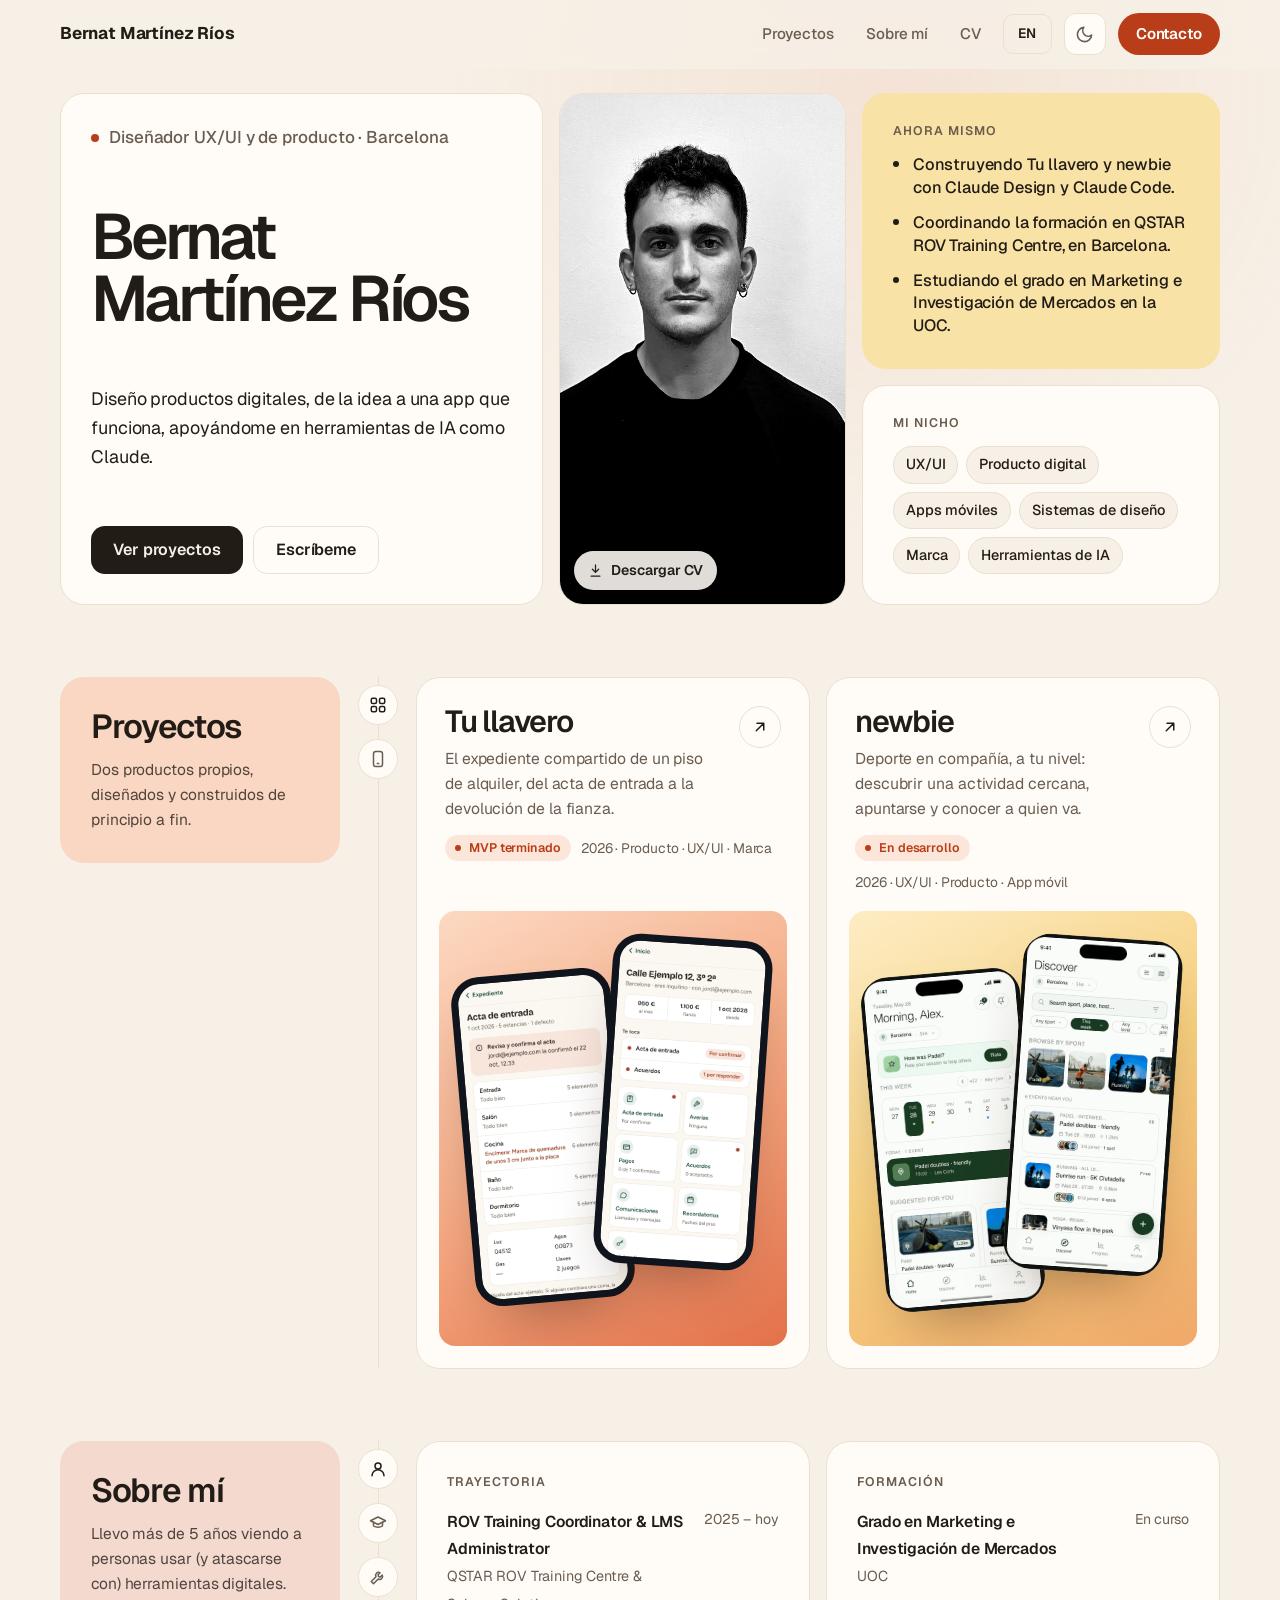
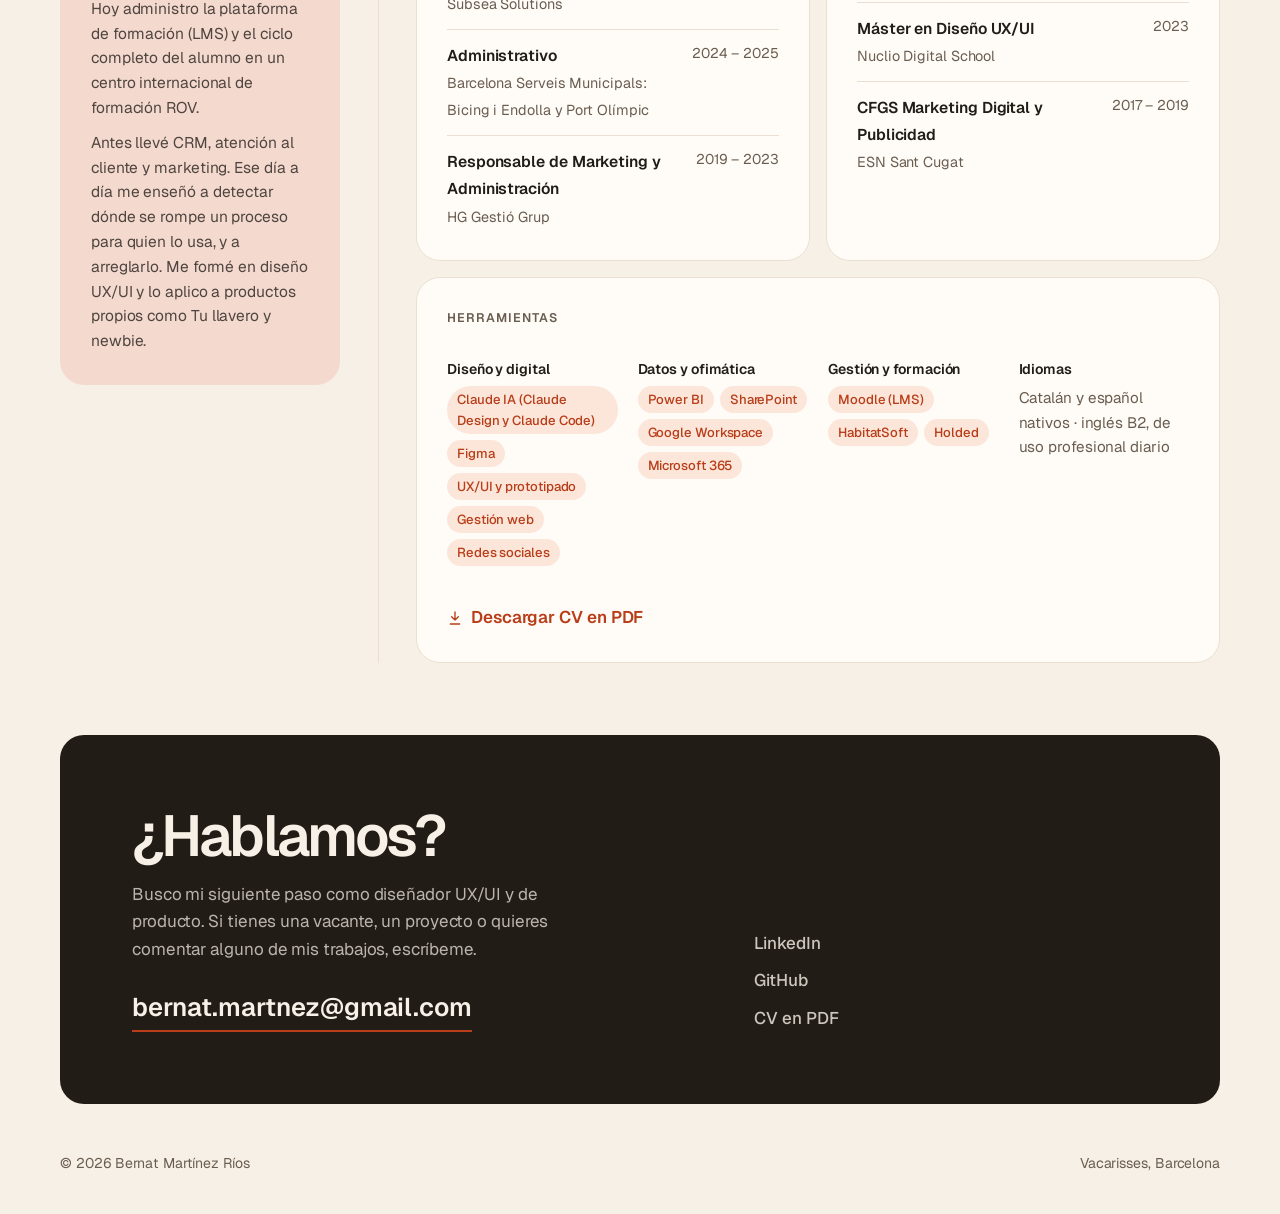
==== index.html @ 18534511 "Primera versión del portfolio Portada, casos de estudio de Tu llavero y newbie, versión en inglés, d" ====
<!doctype html>
<html lang="es">
<head>
<meta charset="utf-8">
<meta name="viewport" content="width=device-width, initial-scale=1">
<title>Bernat Martínez Ríos</title>
<meta name="description" content="Portfolio de Bernat Martínez Ríos, diseñador UX/UI y de producto: Tu llavero, newbie y trayectoria.">
<link rel="icon" href="favicon.svg" type="image/svg+xml">
<meta property="og:type" content="website">
<meta property="og:title" content="Bernat Martínez Ríos">
<meta property="og:description" content="Portfolio de Bernat Martínez Ríos, diseñador UX/UI y de producto: Tu llavero, newbie y trayectoria.">
<meta property="og:image" content="https://bernatmartinezrios.github.io/og.png">
<meta name="twitter:card" content="summary_large_image">
<link rel="preconnect" href="https://fonts.googleapis.com">
<link rel="preconnect" href="https://fonts.gstatic.com" crossorigin>
<link href="https://fonts.googleapis.com/css2?family=Geist:wght@400;500;600;700&display=swap" rel="stylesheet">
<link rel="alternate" hreflang="en" href="en/index.html">
<link rel="stylesheet" href="styles.css">
</head>
<body>
<div class="spot" aria-hidden="true"></div>

<header class="topbar">
  <div class="wrap">
    <a class="brandname" href="#top">Bernat Martínez Ríos</a>
    <nav class="topnav" aria-label="Principal">
      <a href="#proyectos">Proyectos</a>
      <a href="#sobre-mi">Sobre mí</a>
      <a href="CV_Bernat_Martinez_Rios_ES.pdf" download>CV</a>
      <a class="lang keep" href="en/index.html" hreflang="en" lang="en" aria-label="View in English">EN</a>
      <button class="icon-btn menu-btn" id="menu-btn" type="button" aria-label="Abrir el menú" aria-expanded="false" aria-controls="mnav">
        <svg viewBox="0 0 24 24" fill="none" stroke="currentColor" stroke-width="2" stroke-linecap="round" aria-hidden="true"><path d="M4 7h16M4 12h16M4 17h16"/></svg>
      </button>
      <button class="icon-btn" id="theme" type="button" aria-label="Cambiar entre modo claro y oscuro">
        <svg viewBox="0 0 24 24" fill="none" stroke="currentColor" stroke-width="2" stroke-linecap="round" stroke-linejoin="round" aria-hidden="true"><path d="M21 12.8A9 9 0 1 1 11.2 3a7 7 0 0 0 9.8 9.8Z"/></svg>
      </button>
      <a href="#contacto" class="keep pill">Contacto</a>
    </nav>
  </div>
    <nav class="mnav" id="mnav" aria-label="Menú" hidden>
      <a href="#proyectos">Proyectos</a>
      <a href="#sobre-mi">Sobre mí</a>
      <a href="CV_Bernat_Martinez_Rios_ES.pdf" download>CV</a>
      <a href="#contacto">Contacto</a>
    </nav>
</header>

<main class="home bento" id="top">
  <div class="wrap">

    <section class="intro-row" aria-label="Bernat Martínez Ríos">
      <div class="card name-card">
        <p class="role">Diseñador UX/UI y de producto · Barcelona</p>
        <h1 class="name">Bernat<br>Martínez Ríos</h1>
        <p class="intro">Diseño productos digitales, de la idea a una app que funciona, apoyándome en herramientas de IA como Claude.</p>
        <div class="ctas">
          <a class="btn" href="#proyectos">Ver proyectos</a>
          <a class="btn ghost" href="#contacto">Escríbeme</a>
        </div>
      </div>
      <figure class="card photo-card">
        <img src="bernat.jpg" alt="Bernat Martínez Ríos" width="700" height="906">
        <a class="photo-pill" href="CV_Bernat_Martinez_Rios_ES.pdf" download><svg viewBox="0 0 24 24" fill="none" stroke="currentColor" stroke-width="2" stroke-linecap="round" stroke-linejoin="round" aria-hidden="true"><path d="M12 3v12m0 0-5-5m5 5 5-5M5 21h14"/></svg>Descargar CV</a>
      </figure>
      <div class="side-col">
        <div class="card now-card tint-sand">
          <h2 class="label">Ahora mismo</h2>
          <ul class="now">
            <li>Construyendo Tu llavero y newbie con Claude Design y Claude Code.</li>
            <li>Coordinando la formación en QSTAR ROV Training Centre, en Barcelona.</li>
            <li>Estudiando el grado en Marketing e Investigación de Mercados en la UOC.</li>
          </ul>
        </div>
        <div class="card niche-card">
          <h2 class="label">Mi nicho</h2>
          <ul class="niche"><li>UX/UI</li><li>Producto digital</li><li>Apps móviles</li><li>Sistemas de diseño</li><li>Marca</li><li>Herramientas de IA</li></ul>
        </div>
      </div>
    </section>

    <section class="row" id="proyectos">
      <div class="card label-card tint-mint">
        <h2>Proyectos</h2>
        <p>Dos productos propios, diseñados y construidos de principio a fin.</p>
      </div>
      <div class="rail" aria-hidden="true"><span><svg viewBox="0 0 24 24" fill="none" stroke="currentColor" stroke-width="2" stroke-linecap="round" stroke-linejoin="round" aria-hidden="true"><rect x="3" y="3" width="7" height="7" rx="2"/><rect x="14" y="3" width="7" height="7" rx="2"/><rect x="3" y="14" width="7" height="7" rx="2"/><rect x="14" y="14" width="7" height="7" rx="2"/></svg></span><span><svg viewBox="0 0 24 24" fill="none" stroke="currentColor" stroke-width="2" stroke-linecap="round" stroke-linejoin="round" aria-hidden="true"><rect x="6" y="2" width="12" height="20" rx="3"/><path d="M11 18h2"/></svg></span></div>
      <div class="row-body projects">
        <article class="card proj">
          <div class="proj-head">
            <div>
              <h3><a href="proyectos/tu-llavero.html">Tu llavero</a></h3>
              <p class="desc">El expediente compartido de un piso de alquiler, del acta de entrada a la devolución de la fianza.</p>
            </div>
            <span class="arrow" aria-hidden="true"><svg viewBox="0 0 24 24" fill="none" stroke="currentColor" stroke-width="2" stroke-linecap="round" stroke-linejoin="round" aria-hidden="true"><path d="M7 17 17 7M8 7h9v9"/></svg></span>
          </div>
          <p class="cap"><span class="status">MVP terminado</span>2026 · Producto · UX/UI · Marca</p>
          <div class="proj-visual v-llavero" aria-hidden="true">
            <div class="phone framed a"><img src="proyectos/tu-llavero/img/capturas/05-acta.webp" alt="" loading="lazy"></div>
            <div class="phone framed b"><img src="proyectos/tu-llavero/img/capturas/04-expediente.webp" alt="" loading="lazy"></div>
          </div>
          <span class="sr-only">Ver caso de estudio</span>
        </article>
        <article class="card proj">
          <div class="proj-head">
            <div>
              <h3><a href="proyectos/newbie.html">newbie</a></h3>
              <p class="desc">Deporte en compañía, a tu nivel: descubrir una actividad cercana, apuntarse y conocer a quien va.</p>
            </div>
            <span class="arrow" aria-hidden="true"><svg viewBox="0 0 24 24" fill="none" stroke="currentColor" stroke-width="2" stroke-linecap="round" stroke-linejoin="round" aria-hidden="true"><path d="M7 17 17 7M8 7h9v9"/></svg></span>
          </div>
          <p class="cap"><span class="status">En desarrollo</span>2026 · UX/UI · Producto · App móvil</p>
          <div class="proj-visual v-newbie" aria-hidden="true">
            <div class="phone a"><img src="proyectos/newbie/img/home.jpg" alt="" loading="lazy"></div>
            <div class="phone b"><img src="proyectos/newbie/img/discover.jpg" alt="" loading="lazy"></div>
          </div>
          <span class="sr-only">Ver caso de estudio</span>
        </article>
      </div>
    </section>

    <section class="row" id="sobre-mi">
      <div class="card label-card tint-lavender">
        <h2>Sobre mí</h2>
        <p>Llevo más de 5 años viendo a personas usar (y atascarse con) herramientas digitales. Hoy administro la plataforma de formación (LMS) y el ciclo completo del alumno en un centro internacional de formación ROV.</p>
        <p>Antes llevé CRM, atención al cliente y marketing. Ese día a día me enseñó a detectar dónde se rompe un proceso para quien lo usa, y a arreglarlo. Me formé en diseño UX/UI y lo aplico a productos propios como Tu llavero y newbie.</p>
      </div>
      <div class="rail" aria-hidden="true"><span><svg viewBox="0 0 24 24" fill="none" stroke="currentColor" stroke-width="2" stroke-linecap="round" stroke-linejoin="round" aria-hidden="true"><circle cx="12" cy="8" r="4"/><path d="M4 21a8 8 0 0 1 16 0"/></svg></span><span><svg viewBox="0 0 24 24" fill="none" stroke="currentColor" stroke-width="2" stroke-linecap="round" stroke-linejoin="round" aria-hidden="true"><path d="m2 9 10-5 10 5-10 5Z"/><path d="M6 11v5c3 2 9 2 12 0v-5"/></svg></span><span><svg viewBox="0 0 24 24" fill="none" stroke="currentColor" stroke-width="2" stroke-linecap="round" stroke-linejoin="round" aria-hidden="true"><path d="M14.7 6.3a4 4 0 0 0-5.4 5.4L3 18l3 3 6.3-6.3a4 4 0 0 0 5.4-5.4l-2.6 2.6-2.4-.6-.6-2.4Z"/></svg></span></div>
      <div class="row-body about-body">
        <div class="card">
          <h3 class="label">Trayectoria</h3>
          <ol class="path">
          <li><div><strong>ROV Training Coordinator & LMS Administrator</strong><br><span>QSTAR ROV Training Centre & Subsea Solutions</span></div><time>2025 – hoy</time></li>
          <li><div><strong>Administrativo</strong><br><span>Barcelona Serveis Municipals: Bicing i Endolla y Port Olímpic</span></div><time>2024 – 2025</time></li>
          <li><div><strong>Responsable de Marketing y Administración</strong><br><span>HG Gestió Grup</span></div><time>2019 – 2023</time></li>
          </ol>
        </div>
        <div class="card">
          <h3 class="label">Formación</h3>
          <ol class="path">
          <li><div><strong>Grado en Marketing e Investigación de Mercados</strong><br><span>UOC</span></div><time>En curso</time></li>
          <li><div><strong>Máster en Diseño UX/UI</strong><br><span>Nuclio Digital School</span></div><time>2023</time></li>
          <li><div><strong>CFGS Marketing Digital y Publicidad</strong><br><span>ESN Sant Cugat</span></div><time>2017 – 2019</time></li>
          </ol>
        </div>
        <div class="card toolset span-2">
          <h3 class="label">Herramientas</h3>
          <div class="tool-cols">
          <div><h4>Diseño y digital</h4><ul class="chips"><li>Claude IA (Claude Design y Claude Code)</li><li>Figma</li><li>UX/UI y prototipado</li><li>Gestión web</li><li>Redes sociales</li></ul></div>
          <div><h4>Datos y ofimática</h4><ul class="chips"><li>Power BI</li><li>SharePoint</li><li>Google Workspace</li><li>Microsoft 365</li></ul></div>
          <div><h4>Gestión y formación</h4><ul class="chips"><li>Moodle (LMS)</li><li>HabitatSoft</li><li>Holded</li></ul></div>
          <div><h4>Idiomas</h4><p class="langs-line">Catalán y español nativos · inglés B2, de uso profesional diario</p></div>
          </div>
          <a class="cv-link" href="CV_Bernat_Martinez_Rios_ES.pdf" download><svg viewBox="0 0 24 24" fill="none" stroke="currentColor" stroke-width="2" stroke-linecap="round" stroke-linejoin="round" aria-hidden="true"><path d="M12 3v12m0 0-5-5m5 5 5-5M5 21h14"/></svg>Descargar CV en PDF</a>
        </div>
      </div>
    </section>

    <section class="contact-row" id="contacto">
      <div class="contact-band">
        <div>
          <h2>¿Hablamos?</h2>
          <p>Busco mi siguiente paso como diseñador UX/UI y de producto. Si tienes una vacante, un proyecto o quieres comentar alguno de mis trabajos, escríbeme.</p>
          <a class="mail" href="mailto:bernat.martnez@gmail.com">bernat.martnez@gmail.com</a>
        </div>
        <ul>
          <li><a href="https://www.linkedin.com/in/bernatmartinezrios" target="_blank" rel="noopener">LinkedIn</a></li>
          <li><a href="https://github.com/bernatmartinezrios" target="_blank" rel="noopener">GitHub</a></li>
          <li><a href="CV_Bernat_Martinez_Rios_ES.pdf" download>CV en PDF</a></li>
        </ul>
      </div>
    </section>
    <footer class="site-foot"><span>© 2026 Bernat Martínez Ríos</span><span>Vacarisses, Barcelona</span></footer>
  </div>
</main>

<script>
(() => {
  const root = document.documentElement;
  try { const t = localStorage.getItem('theme'); if (t) root.dataset.theme = t; } catch (e) {}
  document.getElementById('theme').addEventListener('click', () => {
    const dark = root.dataset.theme ? root.dataset.theme === 'dark' : matchMedia('(prefers-color-scheme: dark)').matches;
    root.dataset.theme = dark ? 'light' : 'dark';
    try { localStorage.setItem('theme', root.dataset.theme); } catch (e) {}
  });

  // Menú desplegable en móvil
  const mb = document.getElementById('menu-btn'), mn = document.getElementById('mnav');
  if (mb && mn) {
    const setMenu = open => { mn.hidden = !open; mb.setAttribute('aria-expanded', open); };
    mb.addEventListener('click', () => setMenu(mn.hidden));
    mn.addEventListener('click', e => { if (e.target.closest('a')) setMenu(false); });
    addEventListener('keydown', e => { if (e.key === 'Escape') setMenu(false); });
    matchMedia('(min-width: 621px)').addEventListener('change', e => { if (e.matches) setMenu(false); });
  }

  const spot = document.querySelector('.spot');
  addEventListener('pointermove', e => {
    spot.style.setProperty('--x', e.clientX + 'px');
    spot.style.setProperty('--y', e.clientY + 'px');
  }, {passive: true});

  const bar = document.querySelector('.topbar');
  const onScroll = () => bar.classList.toggle('scrolled', scrollY > 8);
  addEventListener('scroll', onScroll, {passive: true});
  onScroll();

  // Marca en el menú la sección visible
  const links = [...document.querySelectorAll('.topnav a')];
  const io = new IntersectionObserver(entries => entries.forEach(en => {
    if (!en.isIntersecting) return;
    links.forEach(l => l.classList.toggle('active', l.hash === '#' + en.target.id));
  }), {rootMargin: '-40% 0px -55% 0px'});
  ['proyectos', 'sobre-mi', 'contacto'].forEach(id => io.observe(document.getElementById(id)));
})();
</script>
</body>
</html>
---- styles.css ----
/* ===== Base compartida ===== */
:root{
  --bg:#F7F0E6;
  --mint:#FAD7C2;--sand:#F8E2A6;--lavender:#F4D9CF;
  --surface:#FFFCF8;
  --ink:#221C17;
  --muted:#6A5D50;
  --accent:#B83D18;
  --accent-soft:#FCE6DA;
  --line:#EADFD0;
  --glow:rgba(226,112,74,.10);
  --serif:"Geist",system-ui,sans-serif;
  color-scheme:light;
}
@media (prefers-color-scheme:dark){
  :root:not([data-theme="light"]){
    --bg:#1A1512;--surface:#241D18;--ink:#F4ECE3;--muted:#B5A797;--accent:#F08A62;--accent-soft:#3A2219;--line:#3A2F27;--glow:rgba(240,138,98,.08);--mint:#3D2418;--sand:#3A2F17;--lavender:#33231E;color-scheme:dark;
  }
}
:root[data-theme="dark"]{
  --bg:#1A1512;--surface:#241D18;--ink:#F4ECE3;--muted:#B5A797;--accent:#F08A62;--accent-soft:#3A2219;--line:#3A2F27;--glow:rgba(240,138,98,.08);--mint:#3D2418;--sand:#3A2F17;--lavender:#33231E;color-scheme:dark;
}
*{box-sizing:border-box;margin:0;padding:0}
html{scroll-behavior:smooth;scroll-padding-top:80px}
body{background:var(--bg);color:var(--ink);font-family:"Geist",system-ui,sans-serif;font-size:1.0625rem;line-height:1.6;letter-spacing:-.005em;-webkit-font-smoothing:antialiased;transition:background .3s,color .3s}
a{color:inherit;text-decoration:none}
:focus-visible{outline:2px solid var(--accent);outline-offset:3px;border-radius:6px}
img{display:block;max-width:100%}
.wrap{width:min(1160px,100% - 32px);margin-inline:auto}
.spot{position:fixed;inset:0;pointer-events:none;z-index:0;background:radial-gradient(640px circle at var(--x,70%) var(--y,10%),var(--glow),transparent 70%)}

.icon-btn{display:inline-grid;place-items:center;width:42px;height:42px;border-radius:12px;border:1px solid var(--line);background:var(--surface);color:var(--muted);cursor:pointer;transition:color .2s,border-color .2s,transform .2s}
.icon-btn:hover{color:var(--accent);border-color:var(--accent);transform:translateY(-2px)}
.icon-btn svg{width:19px;height:19px}
.btn{display:inline-flex;align-items:center;gap:8px;height:48px;padding:0 22px;border-radius:14px;background:var(--ink);color:var(--bg);font-weight:600;font-size:1rem;transition:transform .2s,background .2s}
.btn:hover{transform:translateY(-2px);background:var(--accent)}
.btn.ghost{background:transparent;color:var(--ink);border:1px solid var(--line)}
.btn.ghost:hover{border-color:var(--accent);color:var(--accent);background:transparent}
.chips{display:flex;flex-wrap:wrap;gap:6px;list-style:none}
.chips li{font-size:.82rem;font-weight:500;padding:3px 10px;border-radius:999px;background:var(--accent-soft);color:var(--accent)}
h2{font-size:clamp(1.5rem,2.6vw,1.9rem);font-weight:600;letter-spacing:-.03em;line-height:1.15;color:var(--ink);margin-bottom:20px}
.lead{font-size:1.2rem;line-height:1.65;max-width:60ch}
@keyframes rise{from{opacity:0;transform:translateY(14px)}to{opacity:1;transform:none}}

/* ===== Portada ===== */
.topbar{position:sticky;top:0;z-index:20;background:color-mix(in srgb,var(--bg) 80%,transparent);backdrop-filter:blur(14px);border-bottom:1px solid transparent;transition:border-color .3s}
.topbar.scrolled{border-bottom-color:var(--line)}
.topbar .wrap{display:flex;align-items:center;justify-content:space-between;gap:16px;height:68px}
.brandname{font-weight:700;letter-spacing:-.01em;white-space:nowrap}
.topnav{display:flex;align-items:center;gap:4px}
.topnav a{padding:8px 14px;border-radius:10px;font-weight:500;font-size:.95rem;color:var(--muted);transition:color .2s,background .2s}
.topnav a:hover,.topnav a.active{color:var(--ink);background:var(--surface)}
.topnav .icon-btn{margin-left:8px}
.topnav .lang{margin-left:4px;border:1px solid var(--line);font-size:.85rem;font-weight:600;letter-spacing:.02em;color:var(--ink)}
.topnav .lang:hover{border-color:var(--accent);color:var(--accent)}

main.home{position:relative;z-index:1}
.home section{padding:clamp(72px,10vw,128px) 0 0}
.sec-head{display:flex;justify-content:space-between;align-items:end;gap:24px;flex-wrap:wrap;margin-bottom:36px}
.sec-head h2{margin:0;font-weight:600;font-size:clamp(2rem,4vw,2.9rem);line-height:1.05;letter-spacing:-.04em;color:var(--ink)}
.sec-head p{color:var(--muted);max-width:44ch}

/* Hero */
.hero{display:grid;grid-template-columns:1.15fr .85fr;gap:clamp(32px,5vw,72px);align-items:center;min-height:calc(100svh - 68px);padding:48px 0 32px}
.hello{display:inline-flex;align-items:center;gap:12px;font-weight:500;color:var(--muted)}
.hello img{width:44px;height:44px;border-radius:50%;object-fit:cover;filter:grayscale(1)}
.hello .dot{width:8px;height:8px;border-radius:50%;background:#2BB673;box-shadow:0 0 0 4px rgba(43,182,115,.18)}
.hero h1{font-weight:600;font-size:clamp(2.6rem,5.4vw,4.6rem);line-height:1.02;letter-spacing:-.05em;margin-top:24px;max-width:15ch}
.hero .intro{font-size:1.18rem;color:var(--muted);max-width:50ch;margin-top:24px}
.hero .ctas{display:flex;gap:12px;flex-wrap:wrap;margin-top:36px}
.hero-copy > *{animation:rise .8s cubic-bezier(.2,.8,.2,1) both}
.hero-copy > *:nth-child(2){animation-delay:.08s}.hero-copy > *:nth-child(3){animation-delay:.16s}.hero-copy > *:nth-child(4){animation-delay:.24s}
.hero-visual{position:relative;height:min(600px,72svh);perspective:1200px}
.hero-visual::before{content:"";position:absolute;inset:-4% -2%;border-radius:28px;background-image:radial-gradient(color-mix(in srgb,var(--ink) 10%,transparent) 1px,transparent 1px);background-size:18px 18px;-webkit-mask-image:radial-gradient(closest-side,#000 55%,transparent);mask-image:radial-gradient(closest-side,#000 55%,transparent)}
.stack{position:absolute;inset:0;transform-style:preserve-3d;transition:transform .4s cubic-bezier(.2,.8,.2,1)}
.phone{position:absolute;width:min(250px,46%);border-radius:36px;overflow:hidden;box-shadow:0 30px 60px -28px rgba(60,30,15,.5);animation:rise 1s cubic-bezier(.2,.8,.2,1) both}
.phone.framed{border:9px solid #10141c;background:#10141c}
.phone img{width:100%;height:auto}
.phone.p1{left:4%;top:12%;rotate:-6deg;animation-delay:.25s}
.phone.p2{right:4%;top:0;rotate:5deg;z-index:2;animation-delay:.4s}

/* Proyectos */
.showcases{display:grid;gap:28px}
.showcase{position:relative;display:grid;grid-template-columns:.8fr 1.2fr;gap:clamp(24px,4vw,56px);align-items:stretch;padding:clamp(20px,3vw,32px);border-radius:24px;background:var(--surface);border:1px solid var(--line);overflow:hidden;isolation:isolate;transition:border-color .3s,box-shadow .3s}
.showcase:hover{border-color:color-mix(in srgb,var(--accent) 45%,var(--line));box-shadow:0 24px 48px -32px rgba(60,30,15,.35)}
.showcase > div:first-child{padding:clamp(8px,2vw,24px);display:flex;flex-direction:column;align-items:flex-start;justify-content:center}
.showcase .mark{width:52px;height:52px;border-radius:14px}
.status.first{margin-top:0}
:root[data-theme="dark"] .phone.framed{border-color:#2a3550}
@media (prefers-color-scheme:dark){:root:not([data-theme="light"]) .phone.framed{border-color:#2a3550}}
.status{display:inline-flex;align-items:center;gap:8px;margin-top:24px;font-size:.82rem;font-weight:600;padding:4px 12px;border-radius:999px;background:var(--accent-soft);color:var(--accent)}
.status::before{content:"";width:6px;height:6px;border-radius:50%;background:currentColor}
.showcase h3{font-weight:600;font-size:clamp(2rem,3.6vw,2.8rem);line-height:1;letter-spacing:-.045em;margin-top:14px}
.showcase h3 a::after{content:"";position:absolute;inset:0;z-index:3;border-radius:32px}
.showcase .tagline{font-size:1.2rem;font-weight:500;margin-top:10px}
.showcase p.desc{color:var(--muted);max-width:46ch;margin-top:14px}
.showcase .chips{margin-top:22px}
.showcase .go{display:inline-flex;align-items:center;gap:10px;margin-top:28px;font-weight:600;color:var(--accent)}
.showcase .go::after{content:"";width:22px;height:2px;background:currentColor;transition:width .3s}
.showcase:hover .go::after{width:40px}
.phones{position:relative;height:100%;min-height:520px;border-radius:18px;background:var(--bg);overflow:hidden;background-image:radial-gradient(color-mix(in srgb,var(--ink) 9%,transparent) 1px,transparent 1px);background-size:18px 18px}
.phones .phone{width:min(240px,40%);animation:none;transition:transform .6s cubic-bezier(.2,.8,.2,1)}
.phones .a{left:16%;top:14%;transform:translateY(var(--pa,0px)) rotate(-4deg)}
.phones .b{right:14%;top:5%;z-index:2;transform:translateY(var(--pb,0px)) rotate(3deg)}
.showcase:hover .phones .a{transform:translateY(calc(var(--pa,0px) - 8px)) rotate(-6deg)}
.showcase:hover .phones .b{transform:translateY(calc(var(--pb,0px) - 12px)) rotate(5deg)}

/* Nombre, pie de proyecto y «Ahora mismo» */
.hero h1.name{font-size:clamp(3rem,7.4vw,6.4rem);line-height:.95;letter-spacing:-.06em;max-width:9ch}
.hero .intro{color:var(--ink);font-size:clamp(1.15rem,1.6vw,1.35rem);max-width:34ch}
.meta-line{font-size:.92rem;color:var(--muted);margin-top:10px;font-variant-numeric:tabular-nums}
.showcase .desc{font-size:1.08rem}
.now-grid{display:grid;grid-template-columns:1.4fr 1fr;gap:clamp(32px,6vw,96px);border-top:1px solid var(--line);padding-top:40px}
h2.mini{font-size:.95rem;font-weight:600;color:var(--muted);letter-spacing:0;margin-bottom:18px}
.now{list-style:none;display:grid;gap:14px}
.now li{display:flex;gap:14px;align-items:baseline;font-size:clamp(1.1rem,1.8vw,1.4rem);font-weight:500;letter-spacing:-.02em;line-height:1.35}
.now li::before{content:"";flex:none;width:8px;height:8px;border-radius:50%;background:var(--accent);transform:translateY(-3px)}
.niche{list-style:none;display:flex;flex-wrap:wrap;gap:8px}
.niche li{padding:8px 14px;border:1px solid var(--line);border-radius:999px;background:var(--surface);font-weight:500;font-size:.95rem}
@media (max-width:860px){.now-grid{grid-template-columns:1fr}}

/* Qué hago */
.skills-grid{display:grid;grid-template-columns:repeat(4,1fr);gap:16px;list-style:none}
.skills-grid li{background:var(--surface);border:1px solid var(--line);border-radius:20px;padding:24px}
.skills-grid svg{width:26px;height:26px;color:var(--accent)}
.skills-grid h3{font-size:1.1rem;font-weight:600;margin-top:18px}
.skills-grid p{color:var(--muted);font-size:.97rem;margin-top:6px}

/* Sobre mí */
.about{display:grid;grid-template-columns:320px 1fr;gap:clamp(32px,6vw,80px);align-items:start}
.about .photo{border-radius:24px;filter:grayscale(1);aspect-ratio:1;object-fit:cover;width:100%}
.about .lead + p{color:var(--muted);margin-top:16px;max-width:62ch}
.facts-row{display:grid;grid-template-columns:1.3fr 1fr;gap:40px;margin-top:48px}
.facts-row h3{font-size:.95rem;font-weight:600;color:var(--accent);margin-bottom:12px}
.path{list-style:none;display:grid}
.path li{display:grid;grid-template-columns:1fr auto;gap:4px 16px;padding:12px 0;border-top:1px solid var(--line)}
.path li:last-child{border-bottom:1px solid var(--line)}
.path strong{font-weight:600;font-size:.98rem}
.path span{color:var(--muted);font-size:.9rem}
.path time{color:var(--muted);font-size:.88rem;white-space:nowrap}
.toolset{display:grid;gap:14px}
.toolset h4{font-size:.88rem;font-weight:600;margin-bottom:6px}
.langs-line{color:var(--muted);font-size:.95rem}
.about .cv-link{display:inline-flex;align-items:center;gap:8px;margin-top:28px;font-weight:600;color:var(--accent)}

/* Contacto */
.contact-band{margin-top:clamp(72px,10vw,128px);background:var(--ink);color:var(--bg);border-radius:32px;padding:clamp(32px,6vw,72px);display:grid;grid-template-columns:1.2fr .8fr;gap:32px;align-items:end}
.contact-band h2{font-weight:600;font-size:clamp(2.2rem,4.6vw,3.6rem);line-height:1.02;letter-spacing:-.045em;color:inherit;margin:0}
.contact-band p{opacity:.72;margin-top:16px;max-width:42ch}
.contact-band .mail{display:inline-block;font-size:clamp(1.15rem,2.4vw,1.6rem);font-weight:600;border-bottom:2px solid var(--accent);padding-bottom:2px;margin-top:24px;word-break:break-all}
.contact-band ul{list-style:none;display:grid;gap:10px;justify-items:start}
.contact-band ul a{font-weight:500;opacity:.8;transition:opacity .2s}
.contact-band ul a:hover{opacity:1}
.site-foot{display:flex;justify-content:space-between;flex-wrap:wrap;gap:8px;color:var(--muted);font-size:.88rem;padding:32px 0 40px}

@media (prefers-reduced-motion:reduce){*,*::before,*::after{animation:none!important;transition:none!important}html{scroll-behavior:auto}}

@media (max-width:960px){
  .hero{grid-template-columns:1fr;min-height:0;padding-top:56px}
  .hero-visual{height:440px}
  .showcase{grid-template-columns:1fr;min-height:0}
  .phones{min-height:380px}
  .skills-grid{grid-template-columns:repeat(2,1fr)}
  .about{grid-template-columns:1fr}
  .about .photo{width:160px}
  .facts-row{grid-template-columns:1fr}
  .contact-band{grid-template-columns:1fr}
}
@media (max-width:620px){
  .topnav a:not(.keep){display:none}
  .brandname{font-size:.95rem}
  .topnav{gap:2px}
  .topnav a{padding:8px 10px}
  .topnav .icon-btn{margin-left:4px}
  .hero-visual{height:360px}
  .phones{min-height:320px}
  .skills-grid{grid-template-columns:1fr}
  .path li{grid-template-columns:1fr}
}

/* ===== Casos de estudio ===== */
.case-top{position:sticky;top:0;z-index:5;display:flex;justify-content:space-between;align-items:center;gap:16px;padding:14px clamp(16px,4vw,48px);background:color-mix(in srgb,var(--bg) 82%,transparent);backdrop-filter:blur(12px);border-bottom:1px solid var(--line)}
.back{display:inline-flex;align-items:center;gap:8px;font-weight:600;font-size:.95rem;color:var(--muted);transition:color .2s}
.back:hover{color:var(--ink)}
.back svg{width:18px;height:18px;transition:transform .25s}
.back:hover svg{transform:translateX(-3px)}
.case-main{position:relative;z-index:1;width:min(1160px,100% - 32px);margin:0 auto;padding:56px 0 0}
.case-hero h1{max-width:20ch}
.case-hero .lead{max-width:68ch}
.case-main section{display:grid;grid-template-columns:minmax(180px,280px) minmax(0,1fr);column-gap:clamp(32px,6vw,96px);row-gap:0;align-items:start}
.case-main section > *{grid-column:2;min-width:0}
.case-main section > h2{grid-column:1;grid-row:1 / span 40;position:sticky;top:132px;margin:0}
.prose p,.prose ul,.prose ol{max-width:72ch}
.prose > :first-child + *{margin-top:0}
@media (max-width:860px){.case-main section{display:block}.case-main section > h2{position:static;margin-bottom:18px}}
.crumbs{display:flex;gap:8px;font-size:.92rem;color:var(--muted);margin-bottom:28px}
.crumbs a{color:var(--accent);font-weight:500}
.crumbs a:hover{text-decoration:underline}
.case-hero .brand{height:44px;width:auto;margin-bottom:28px}
.case-hero h1{font-size:clamp(2.4rem,5vw,3.6rem);line-height:1.04;letter-spacing:-.045em;font-weight:600}
.case-hero .lead{margin-top:16px;color:var(--muted)}
.meta{display:grid;grid-template-columns:repeat(auto-fill,minmax(230px,1fr));grid-auto-flow:dense;gap:10px;margin-top:40px}
.meta div{background:var(--surface);border:1px solid var(--line);border-radius:14px;padding:16px 18px}
.meta dt{font-size:.85rem;font-weight:600;color:var(--accent)}
.meta dd{font-size:.97rem;margin-top:2px}
.meta .wide{grid-column:span 2}
.case-main section{padding:72px 0 0}
.case-main h2{margin-bottom:18px}
.case-main h3{font-size:1.15rem;font-weight:600;margin:28px 0 8px}
.prose p{max-width:62ch}
.prose p + p{margin-top:14px}
.prose ul,.prose ol{padding-left:20px;display:grid;gap:8px;max-width:64ch;margin-top:14px}
.prose li::marker{color:var(--accent);font-weight:600}
.prose strong{font-weight:600}
.callout{margin-top:22px;padding:18px 20px;border-left:3px solid var(--accent);background:var(--accent-soft);border-radius:0 12px 12px 0}
.source{font-size:.85rem;color:var(--muted)}

/* Galería de pantallas: tira horizontal con scroll */
.strip{display:flex;gap:16px;overflow-x:auto;scroll-snap-type:x mandatory;padding:8px 2px 18px;margin-top:20px;scrollbar-width:thin}
.strip figure{flex:0 0 clamp(170px,26vw,210px);scroll-snap-align:start}
.shot-btn{display:block;width:100%;padding:0;border:1px solid var(--line);border-radius:22px;overflow:hidden;background:var(--surface);cursor:zoom-in;transition:transform .3s cubic-bezier(.2,.8,.2,1),box-shadow .3s}
.shot-btn:hover{transform:translateY(-4px);box-shadow:0 16px 30px -18px rgba(60,30,15,.45)}
.shot-btn img{width:100%;height:auto}
figcaption{font-size:.88rem;color:var(--muted);margin-top:10px;line-height:1.45}
.wide-fig{margin-top:22px}
.wide-fig .shot-btn{border-radius:16px}
.grid-6{display:grid;grid-template-columns:repeat(6,1fr);gap:10px;margin-top:20px;list-style:none}
.grid-6 li{text-align:center;font-size:.82rem;color:var(--muted)}
.grid-6 img{border-radius:14px;border:1px solid var(--line);margin-bottom:6px}
.grid-6 .chosen img{outline:2px solid var(--accent);outline-offset:2px}
.grid-6 .chosen{color:var(--accent);font-weight:600}
.numbers{display:grid;grid-template-columns:repeat(4,1fr);gap:12px;list-style:none;margin-top:20px}
.numbers li{background:var(--surface);border:1px solid var(--line);border-radius:14px;padding:16px;color:var(--muted);font-size:.92rem;line-height:1.35}
.numbers strong{display:block;font-size:1.8rem;letter-spacing:-.02em;color:var(--ink);font-weight:700}
.links{display:flex;flex-wrap:wrap;gap:10px;list-style:none;margin-top:16px}
.links a{display:inline-flex;padding:8px 14px;border:1px solid var(--line);border-radius:10px;background:var(--surface);font-weight:500;font-size:.95rem;transition:border-color .2s,color .2s}
.links a:hover{border-color:var(--accent);color:var(--accent)}
.next{display:block;margin-top:96px;padding:28px;border-radius:20px;background:var(--surface);border:1px solid var(--line);color:var(--ink);transition:transform .25s,border-color .25s}
.next:hover{border-color:var(--accent)}
.next:hover{transform:translateY(-3px)}
.next span{opacity:.7;font-size:.9rem}
.next strong{display:block;font-size:1.6rem;letter-spacing:-.02em;margin-top:4px}
.case-foot{color:var(--muted);font-size:.88rem;margin-top:40px}

.case-actions{display:flex;align-items:center;gap:8px}
.btn.small{height:42px;padding:0 16px;font-size:.92rem;border-radius:12px}
.summary{display:grid;grid-template-columns:repeat(3,1fr);gap:12px;margin-top:16px}
.summary div{background:var(--accent-soft);border-radius:16px;padding:18px}
.summary h3{font-size:.85rem;font-weight:600;color:var(--accent);margin:0 0 6px}
.summary p{font-size:.95rem;line-height:1.5}
.jump{position:sticky;top:68px;z-index:4;display:flex;gap:4px;overflow-x:auto;margin:28px 0 8px;padding:8px 0;background:var(--bg);scrollbar-width:none}
.jump a{flex:none;padding:6px 12px;border-radius:999px;font-size:.88rem;font-weight:500;color:var(--muted);border:1px solid var(--line);transition:color .2s,border-color .2s,background .2s}
.jump a:hover,.jump a.active{color:var(--ink);border-color:var(--accent);background:var(--surface)}
.case-main section{scroll-margin-top:124px}
.case-contact{margin-top:28px}
.case-contact h2{font-size:clamp(1.9rem,4vw,2.6rem)}
@media (max-width:620px){.summary{grid-template-columns:1fr}.case-actions .btn{display:none}}

/* Visor de imágenes */
dialog.lb{border:0;padding:0;background:transparent;max-width:min(92vw,1100px);max-height:92vh;margin:auto}
dialog.lb::backdrop{background:rgba(8,14,28,.82);backdrop-filter:blur(4px)}
dialog.lb img{max-width:100%;max-height:86vh;width:auto;border-radius:16px;margin:0 auto}
dialog.lb p{color:#E7ECF4;text-align:center;font-size:.92rem;margin-top:10px}
dialog.lb[open]{animation:rise .3s cubic-bezier(.2,.8,.2,1)}
.lb-close{position:fixed;top:16px;right:16px;width:44px;height:44px;border-radius:50%;border:0;background:#FFF6EE;color:#221C17;font-size:1.4rem;cursor:pointer}

.only-dark{display:none}
@media (prefers-color-scheme:dark){:root:not([data-theme="light"]) .only-light{display:none}:root:not([data-theme="light"]) .only-dark{display:block}}
:root[data-theme="dark"] .only-light{display:none}
:root[data-theme="dark"] .only-dark{display:block}

@media (max-width:620px){
  .meta{grid-template-columns:1fr}
  .meta .wide{grid-column:auto}
  .numbers{grid-template-columns:repeat(2,1fr)}
  .grid-6{grid-template-columns:repeat(3,1fr)}
  .case-main{padding-top:40px}
}
.numbers.market{grid-template-columns:repeat(3,1fr)}
.table-wrap{overflow-x:auto;margin-top:8px;border:1px solid var(--line);border-radius:14px;background:var(--surface)}
.compare{width:100%;border-collapse:collapse;font-size:.92rem;min-width:560px}
.compare th,.compare td{padding:12px 14px;text-align:left;border-bottom:1px solid var(--line)}
.compare thead th{font-weight:600;color:var(--accent);font-size:.85rem}
.compare tbody th{font-weight:500}
.compare td{color:var(--muted)}
.compare tr:last-child th,.compare tr:last-child td{border-bottom:0}
.compare .us{background:var(--accent-soft)}
.compare .us th,.compare .us td{color:var(--ink);font-weight:600}
.table-wrap + p{margin-top:18px}
@media (max-width:620px){.numbers.market{grid-template-columns:1fr}}
.prose .links,.prose .numbers,.prose .grid-6{padding-left:0}
.prose .links{display:flex}

/* ===== Portada en tarjetas ===== */
.sr-only{position:absolute;width:1px;height:1px;overflow:hidden;clip:rect(0 0 0 0);white-space:nowrap}
.topnav a.pill{margin-left:8px;background:var(--ink);color:var(--bg);padding:9px 18px;border-radius:999px;font-weight:600}
.topnav a.pill:hover,.topnav a.pill.active{background:var(--accent);color:#fff}
.bento .wrap{display:grid;gap:16px;padding-top:24px}
.card{position:relative;background:var(--surface);border:1px solid var(--line);border-radius:24px;padding:clamp(20px,2.4vw,30px)}
.tint-mint{background:var(--mint);border-color:transparent}
.tint-sand{background:var(--sand);border-color:transparent}
.tint-lavender{background:var(--lavender);border-color:transparent}
.label{font-size:.78rem;font-weight:600;letter-spacing:.08em;text-transform:uppercase;color:var(--muted);margin-bottom:16px}

.intro-row{display:grid;grid-template-columns:1.35fr .8fr 1fr;gap:16px}
.name-card{display:flex;flex-direction:column;justify-content:space-between;gap:28px;min-height:440px}
.name-card .role{font-weight:500;color:var(--muted);display:flex;align-items:center;gap:10px}
.name-card .role::before{content:"";width:8px;height:8px;border-radius:50%;background:var(--accent)}
.name-card h1.name{font-weight:600;font-size:clamp(2.6rem,5vw,4.4rem);line-height:.98;letter-spacing:-.055em}
.name-card .intro{font-size:clamp(1.05rem,1.4vw,1.2rem);max-width:36ch}
.name-card .ctas{display:flex;gap:10px;flex-wrap:wrap}
.name-card > *{animation:rise .8s cubic-bezier(.2,.8,.2,1) both}
.name-card > :nth-child(2){animation-delay:.08s}.name-card > :nth-child(3){animation-delay:.16s}.name-card > :nth-child(4){animation-delay:.24s}
.photo-card{padding:0;overflow:hidden;min-height:300px}
.photo-card img{position:absolute;inset:0;width:100%;height:100%;object-fit:cover;filter:grayscale(1) contrast(1.05)}
.photo-pill{position:absolute;left:14px;bottom:14px;display:inline-flex;align-items:center;gap:8px;padding:8px 14px;border-radius:999px;background:color-mix(in srgb,var(--surface) 88%,transparent);backdrop-filter:blur(8px);font-size:.88rem;font-weight:600;transition:background .2s,color .2s}
.photo-pill svg{width:15px;height:15px}
.photo-pill:hover{background:var(--ink);color:var(--bg)}
.side-col{display:grid;gap:16px;grid-template-rows:1fr auto}
.now-card .now{gap:12px}
.now-card .now li{font-size:1.02rem;letter-spacing:-.01em;line-height:1.4}
.now-card .now li::before{background:var(--ink);width:6px;height:6px}
.niche-card .niche li{background:var(--bg);font-size:.9rem;padding:6px 12px}

.row{display:grid;grid-template-columns:minmax(220px,280px) 44px minmax(0,1fr);gap:16px;align-items:start;padding-top:clamp(32px,5vw,56px)}
.label-card{position:sticky;top:84px}
.label-card h2{font-size:clamp(1.6rem,2.6vw,2.1rem);letter-spacing:-.04em;margin-bottom:12px}
.label-card p{color:var(--ink);opacity:.78;font-size:.97rem}
.label-card p + p{margin-top:10px}
.rail{position:relative;align-self:stretch;display:flex;flex-direction:column;align-items:center;gap:14px;padding-top:8px}
.rail::before{content:"";position:absolute;top:0;bottom:0;left:50%;width:1px;background:var(--line)}
.rail span{position:relative;display:grid;place-items:center;width:40px;height:40px;border-radius:50%;background:var(--surface);border:1px solid var(--line);color:var(--muted)}
.rail span:first-child{position:sticky;top:84px;color:var(--ink)}
.rail svg{width:18px;height:18px}
.row-body{display:grid;grid-template-columns:repeat(2,minmax(0,1fr));gap:16px}
.span-2{grid-column:1 / -1}

.proj{display:flex;flex-direction:column;padding:22px;transition:border-color .3s,box-shadow .3s,transform .3s}
.proj:hover{border-color:color-mix(in srgb,var(--accent) 40%,var(--line));box-shadow:0 24px 48px -32px rgba(60,30,15,.35)}
.proj-head{display:flex;justify-content:space-between;gap:16px;align-items:start;padding:6px 6px 0}
.proj h3{font-size:clamp(1.5rem,2.4vw,1.9rem);font-weight:600;letter-spacing:-.04em;line-height:1.05}
.proj h3 a::after{content:"";position:absolute;inset:0;z-index:3;border-radius:24px}
.proj .desc{color:var(--muted);font-size:.98rem;margin-top:8px;max-width:40ch}
.arrow{flex:none;display:grid;place-items:center;width:42px;height:42px;border-radius:50%;border:1px solid var(--line);transition:background .3s,color .3s,transform .3s}
.arrow svg{width:18px;height:18px}
.proj:hover .arrow{background:var(--ink);color:var(--bg);transform:rotate(45deg)}
.cap{display:flex;flex-wrap:wrap;align-items:center;gap:10px;font-size:.86rem;color:var(--muted);margin:14px 6px 18px;font-variant-numeric:tabular-nums}
.cap .status{margin:0;font-size:.78rem;padding:3px 10px}
.proj-visual{position:relative;margin-top:auto;height:clamp(340px,34vw,440px);border-radius:16px;overflow:hidden}
.v-llavero{background:linear-gradient(150deg,#FCD9C2 0%,#F4A57E 55%,#E3714A 100%)}
.v-newbie{background:linear-gradient(150deg,#FDEDC4 0%,#F7D07F 50%,#F0A86A 100%)}
:root[data-theme="dark"] .v-llavero{background:linear-gradient(150deg,#4A2516,#8A3F22)}
:root[data-theme="dark"] .v-newbie{background:linear-gradient(150deg,#4A3815,#86592A)}
@media (prefers-color-scheme:dark){:root:not([data-theme="light"]) .v-llavero{background:linear-gradient(150deg,#4A2516,#8A3F22)}:root:not([data-theme="light"]) .v-newbie{background:linear-gradient(150deg,#4A3815,#86592A)}}
.proj-visual .phone{width:46%;animation:none;border-radius:28px;transition:transform .6s cubic-bezier(.2,.8,.2,1)}
.proj-visual .phone.framed{border-width:7px}
.proj-visual .a{left:7%;top:14%;transform:rotate(-5deg)}
.proj-visual .b{right:7%;top:6%;z-index:2;transform:rotate(4deg)}
.proj:hover .proj-visual .a{transform:translateY(-8px) rotate(-7deg)}
.proj:hover .proj-visual .b{transform:translateY(-14px) rotate(6deg)}

.about-body .path li:first-child{border-top:0;padding-top:0}
.about-body .path li:last-child{border-bottom:0;padding-bottom:0}
.tool-cols{display:grid;grid-template-columns:repeat(4,minmax(0,1fr));gap:20px}
.toolset .cv-link{display:inline-flex;align-items:center;gap:8px;margin-top:24px;font-weight:600;color:var(--accent)}
.toolset .cv-link svg{width:16px;height:16px}
.contact-row{padding-top:clamp(32px,5vw,56px)}
.contact-row .contact-band{margin-top:0;border-radius:24px}

@media (max-width:1020px){
  .intro-row{grid-template-columns:1.2fr 1fr}
  .side-col{grid-column:1 / -1;grid-template-columns:1fr 1fr;grid-template-rows:auto}
  .row{grid-template-columns:1fr}
  .rail{display:none}
  .label-card{position:static}
  .tool-cols{grid-template-columns:repeat(2,minmax(0,1fr))}
}
@media (max-width:700px){
  .intro-row,.side-col,.row-body{grid-template-columns:1fr}
  .name-card{min-height:0}
  .photo-card{min-height:0;aspect-ratio:1}
  .proj-visual{height:360px}
  .tool-cols{grid-template-columns:1fr}
}
@media (max-width:620px){.topnav a.pill{margin-left:4px;padding:8px 14px}}

/* ===== Cabecera centrada de los casos ===== */
.case-intro{text-align:center;display:flex;flex-direction:column;align-items:center}
.case-intro .crumbs{justify-content:center;margin-bottom:22px}
.case-intro .brand{margin-bottom:22px}
.case-intro h1{max-width:22ch}
.case-intro .lead{max-width:62ch}
.case-banner{position:relative;margin-top:44px;height:clamp(300px,42vw,520px);border-radius:28px;overflow:hidden}
.case-banner .phone{width:clamp(130px,19%,230px);animation:rise 1s cubic-bezier(.2,.8,.2,1) both;border-radius:30px}
.case-banner .phone.framed{border-width:7px}
.case-banner .c1{left:15%;top:20%;rotate:-6deg;animation-delay:.15s}
.case-banner .c2{left:50%;top:9%;translate:-50% 0;z-index:2;animation-delay:.3s}
.case-banner .c3{right:15%;top:20%;rotate:6deg;animation-delay:.45s}
@media (max-width:620px){.case-banner .c1{left:2%}.case-banner .c3{right:2%}.case-banner .phone{width:34%}}
.bento .wrap > section{padding-top:clamp(32px,5vw,56px)}
.bento .wrap > section.intro-row{padding-top:0}

/* Pantallas del diseño, por pestañas */
.screens{margin-top:28px}
.screens-tabs{display:inline-flex;gap:4px;padding:4px;border:1px solid var(--line);border-radius:999px;background:var(--surface)}
.screens-tabs button{border:0;background:transparent;font:inherit;font-size:.92rem;font-weight:500;color:var(--muted);padding:7px 16px;border-radius:999px;cursor:pointer;transition:background .2s,color .2s}
.screens-tabs button span{font-size:.8rem;opacity:.7;margin-left:4px}
.screens-tabs button[aria-selected="true"]{background:var(--ink);color:var(--bg)}
.screens-strip figure{flex:0 0 clamp(200px,24vw,260px)}
.screens-strip .shot-btn{aspect-ratio:390/780;border-radius:20px}
.screens-strip .shot-btn img{width:100%;height:100%;object-fit:cover;object-position:top}
.screens-strip figcaption b{color:var(--accent);font-weight:600;margin-right:4px}
dialog.lb{overflow:visible}
dialog.lb.tall{max-height:92vh;overflow-y:auto;scrollbar-width:none}
dialog.lb.tall img{max-height:none;width:min(440px,86vw)}
.lb-nav{position:fixed;top:50%;translate:0 -50%;display:grid;place-items:center;width:48px;height:48px;border-radius:50%;border:0;background:#FFF6EE;color:#221C17;cursor:pointer;z-index:2}
.lb-prev{left:16px}.lb-next{right:16px}
dialog.lb.single .lb-nav{display:none}
@media (max-width:620px){.lb-nav{top:auto;bottom:16px;translate:none}}
.photo-card img{object-position:50% 20%}

/* Resumen de 30 segundos */
.banner-note{text-align:center;margin-top:10px}
.tldr{margin-top:36px}
.tldr .label{margin-bottom:12px}
.tldr .summary{margin-top:0}
.tldr .summary div{background:var(--surface);border:1px solid var(--line);padding:20px 22px}
.tldr .summary h3{font-size:.8rem;letter-spacing:.06em;text-transform:uppercase}
.tldr .summary p{font-size:1rem;line-height:1.55}
.tldr + .links{margin-top:28px}

/* Menú desplegable en móvil */
.menu-btn{display:none}
.mnav{display:none}
@media (max-width:620px){
  .menu-btn{display:inline-grid;margin-left:4px}
  .topnav .icon-btn#theme{margin-left:2px}
  .topbar{position:sticky}
  .mnav:not([hidden]){display:grid;gap:2px;position:absolute;top:64px;right:16px;left:16px;padding:8px;border-radius:18px;background:var(--surface);border:1px solid var(--line);box-shadow:0 24px 48px -24px rgba(60,30,15,.35);animation:rise .25s cubic-bezier(.2,.8,.2,1)}
  .mnav a{padding:14px 16px;border-radius:12px;font-weight:600;font-size:1.05rem}
  .mnav a:hover,.mnav a.active{background:var(--accent-soft);color:var(--accent)}
}
.links a.primary{background:var(--ink);color:var(--bg);border-color:var(--ink);padding:10px 18px;font-weight:600}
.links a.primary:hover{background:var(--accent);border-color:var(--accent);color:#fff}
@media (max-width:620px){.topnav a.pill{display:none}.brandname{font-size:.95rem}}
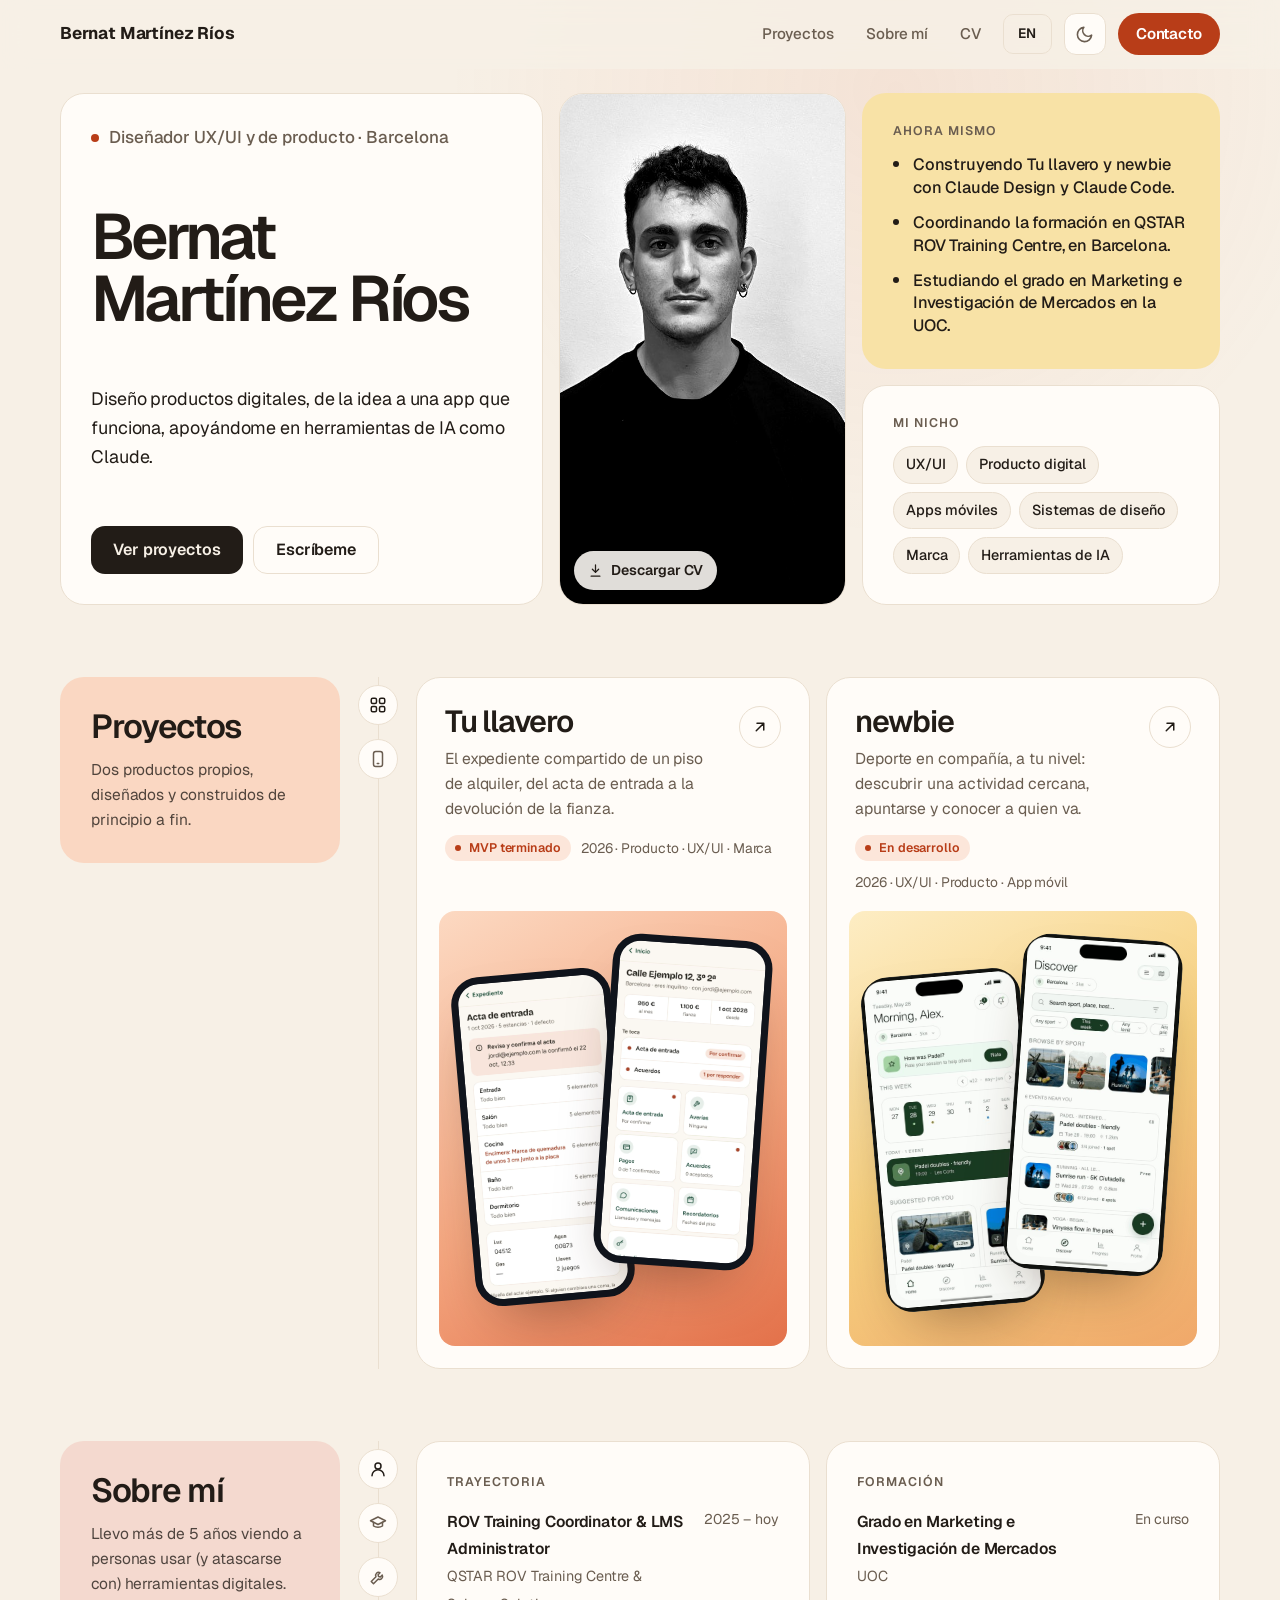
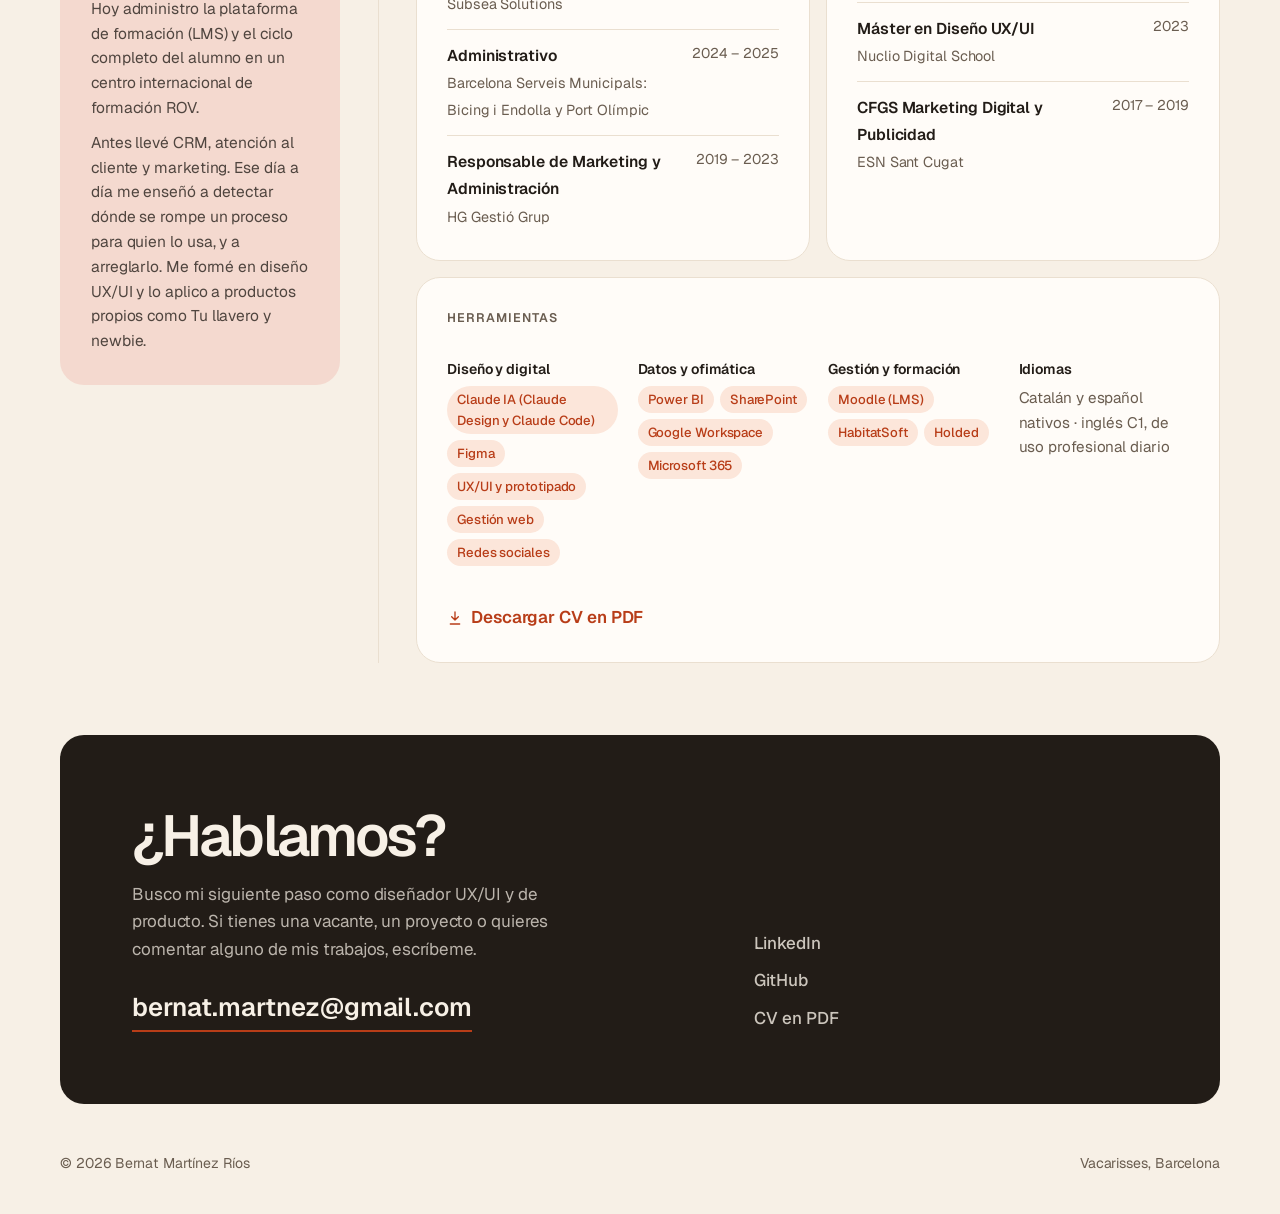
==== commit a4e8df53: "Nivel de inglés C1 Co-Authored-By: Claude Opus 5.5 <noreply@anthropic.com> Claude-Session: https://c" ====
--- a/index.html
+++ b/index.html
@@ -148,7 +148,7 @@
           <div><h4>Diseño y digital</h4><ul class="chips"><li>Claude IA (Claude Design y Claude Code)</li><li>Figma</li><li>UX/UI y prototipado</li><li>Gestión web</li><li>Redes sociales</li></ul></div>
           <div><h4>Datos y ofimática</h4><ul class="chips"><li>Power BI</li><li>SharePoint</li><li>Google Workspace</li><li>Microsoft 365</li></ul></div>
           <div><h4>Gestión y formación</h4><ul class="chips"><li>Moodle (LMS)</li><li>HabitatSoft</li><li>Holded</li></ul></div>
-          <div><h4>Idiomas</h4><p class="langs-line">Catalán y español nativos · inglés B2, de uso profesional diario</p></div>
+          <div><h4>Idiomas</h4><p class="langs-line">Catalán y español nativos · inglés C1, de uso profesional diario</p></div>
           </div>
           <a class="cv-link" href="CV_Bernat_Martinez_Rios_ES.pdf" download><svg viewBox="0 0 24 24" fill="none" stroke="currentColor" stroke-width="2" stroke-linecap="round" stroke-linejoin="round" aria-hidden="true"><path d="M12 3v12m0 0-5-5m5 5 5-5M5 21h14"/></svg>Descargar CV en PDF</a>
         </div>
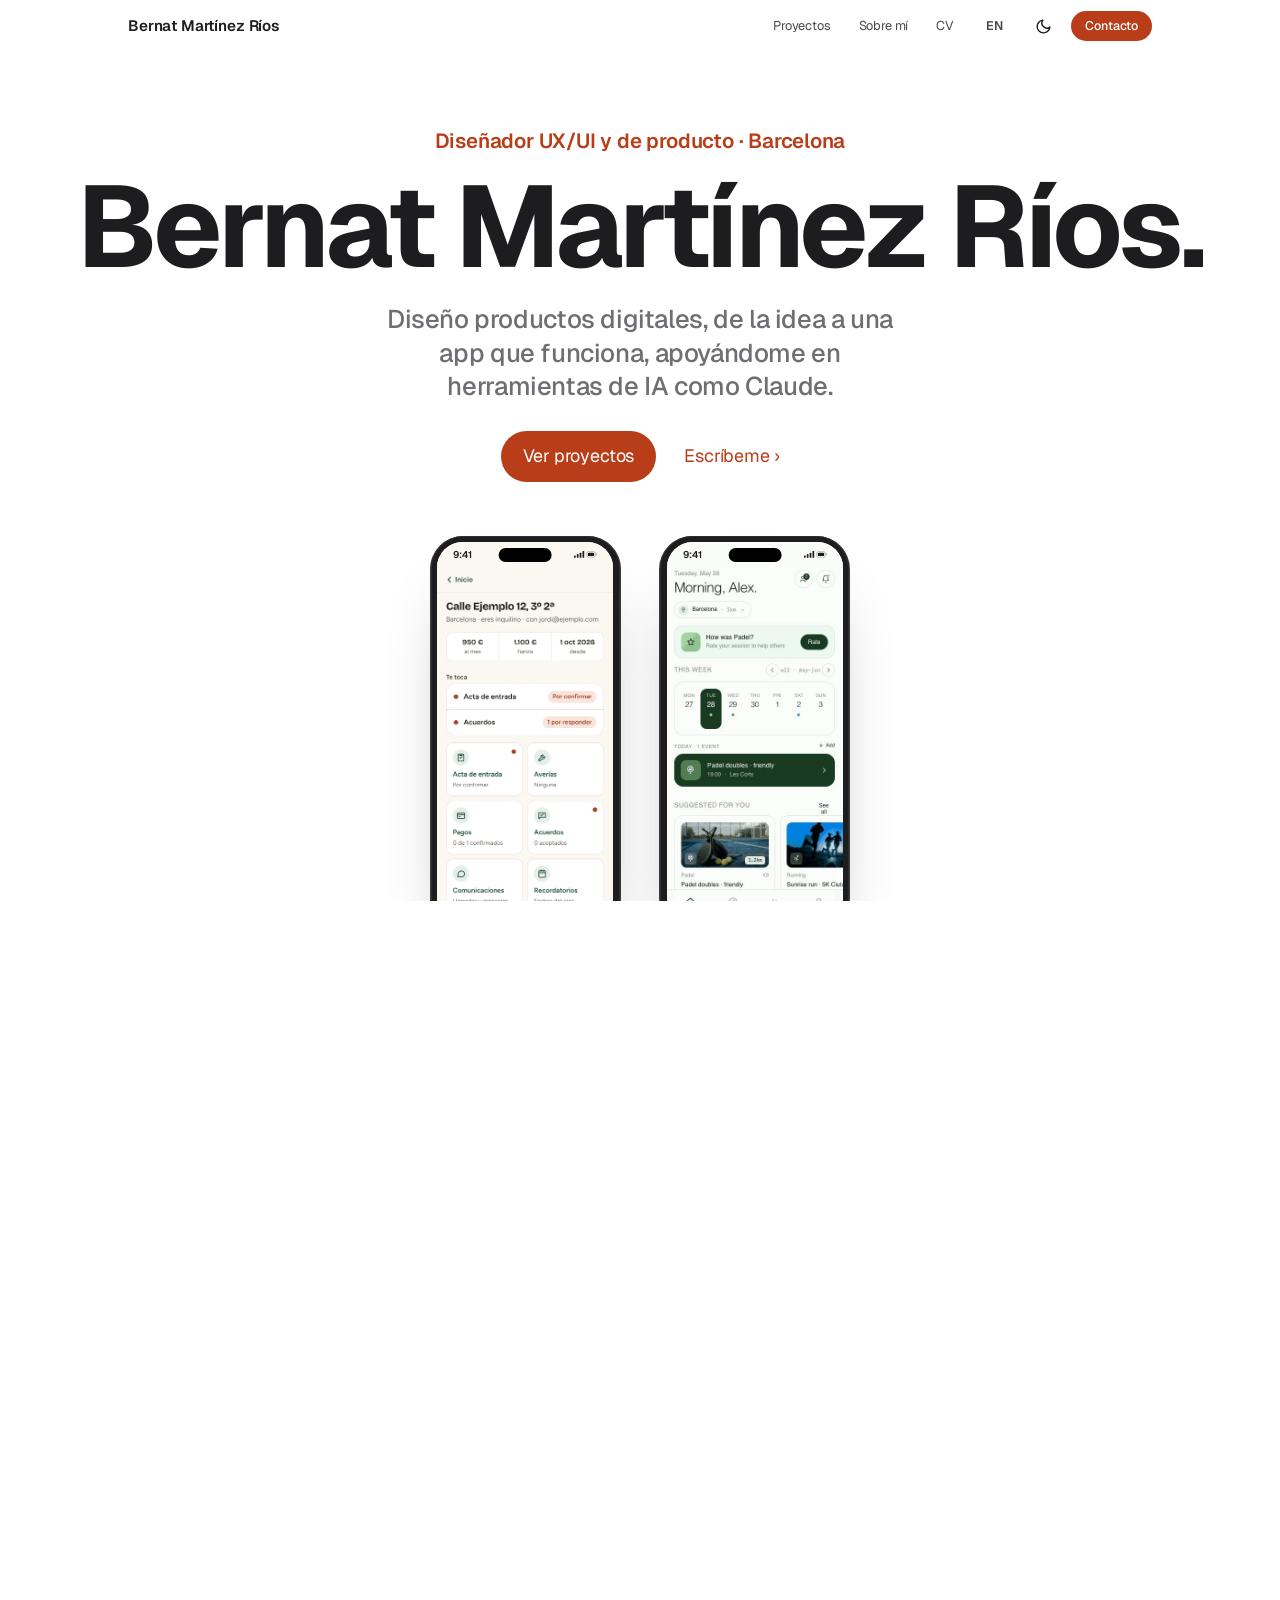
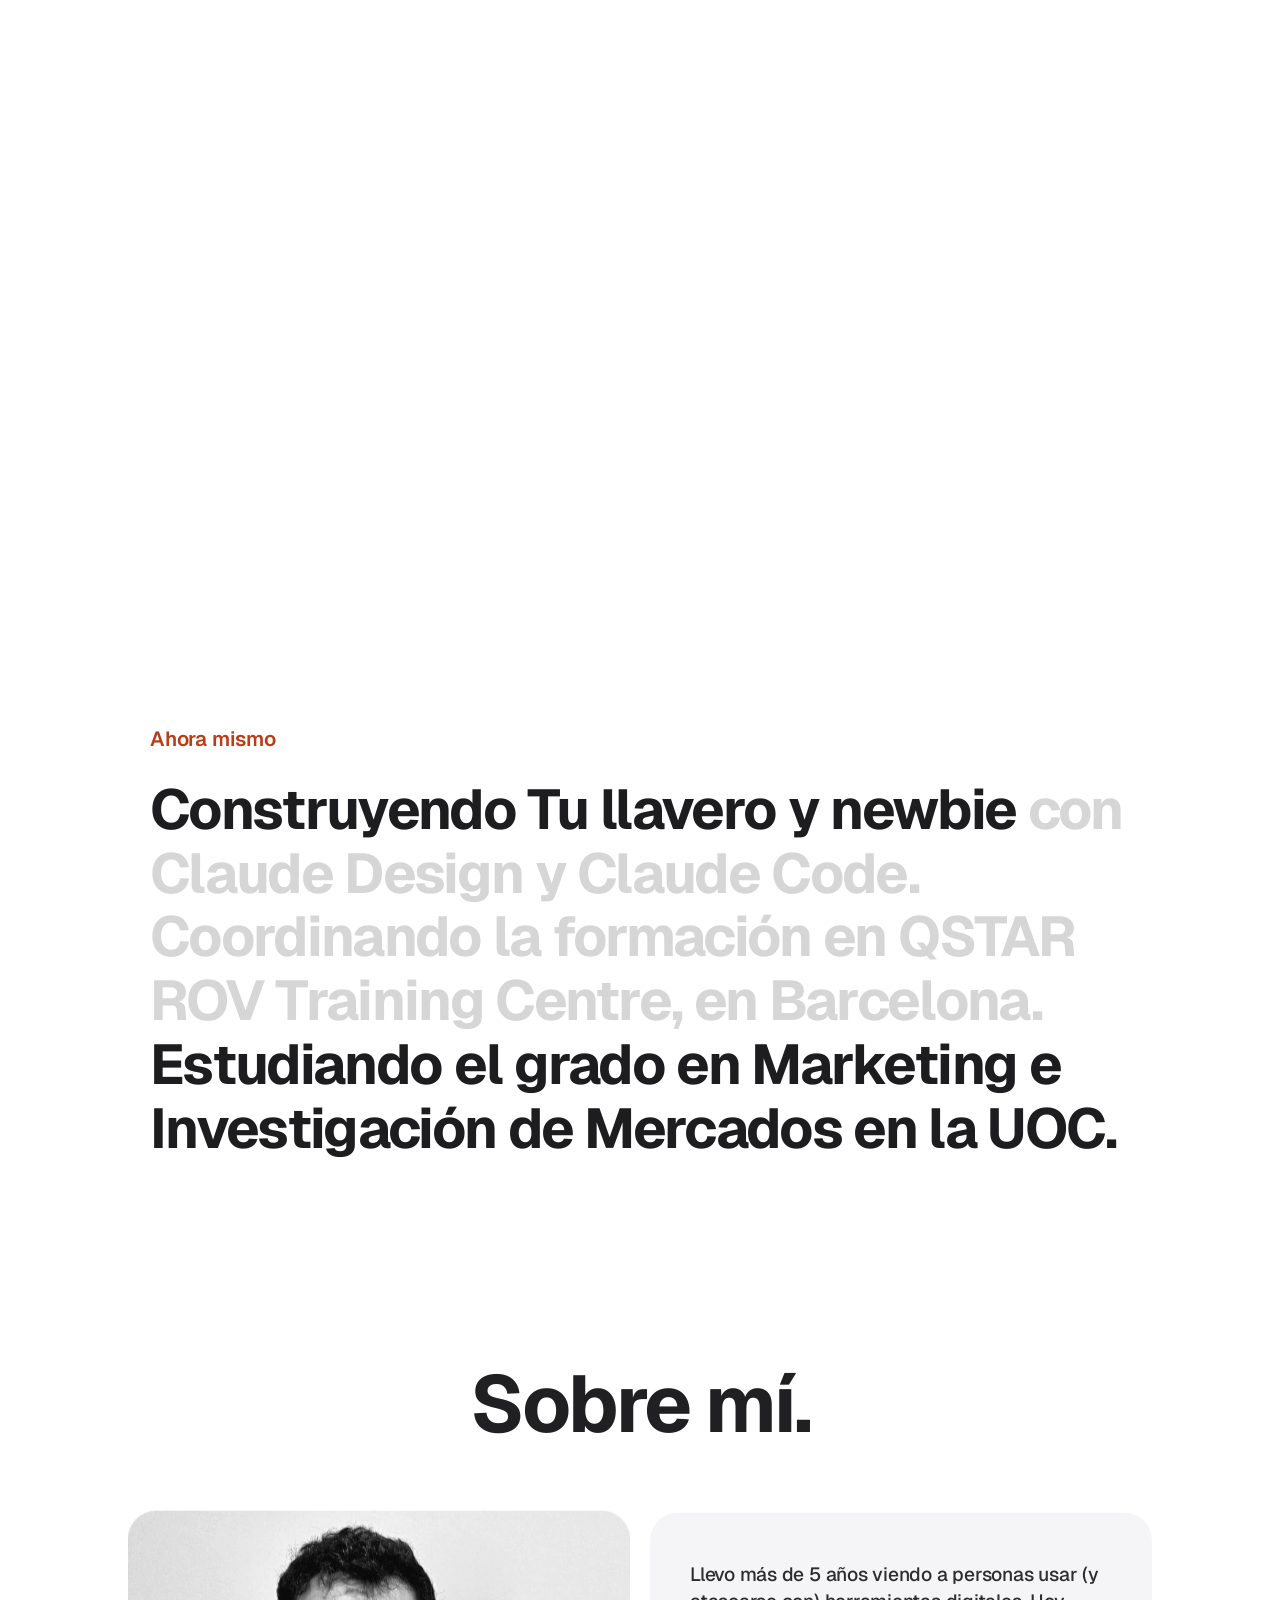
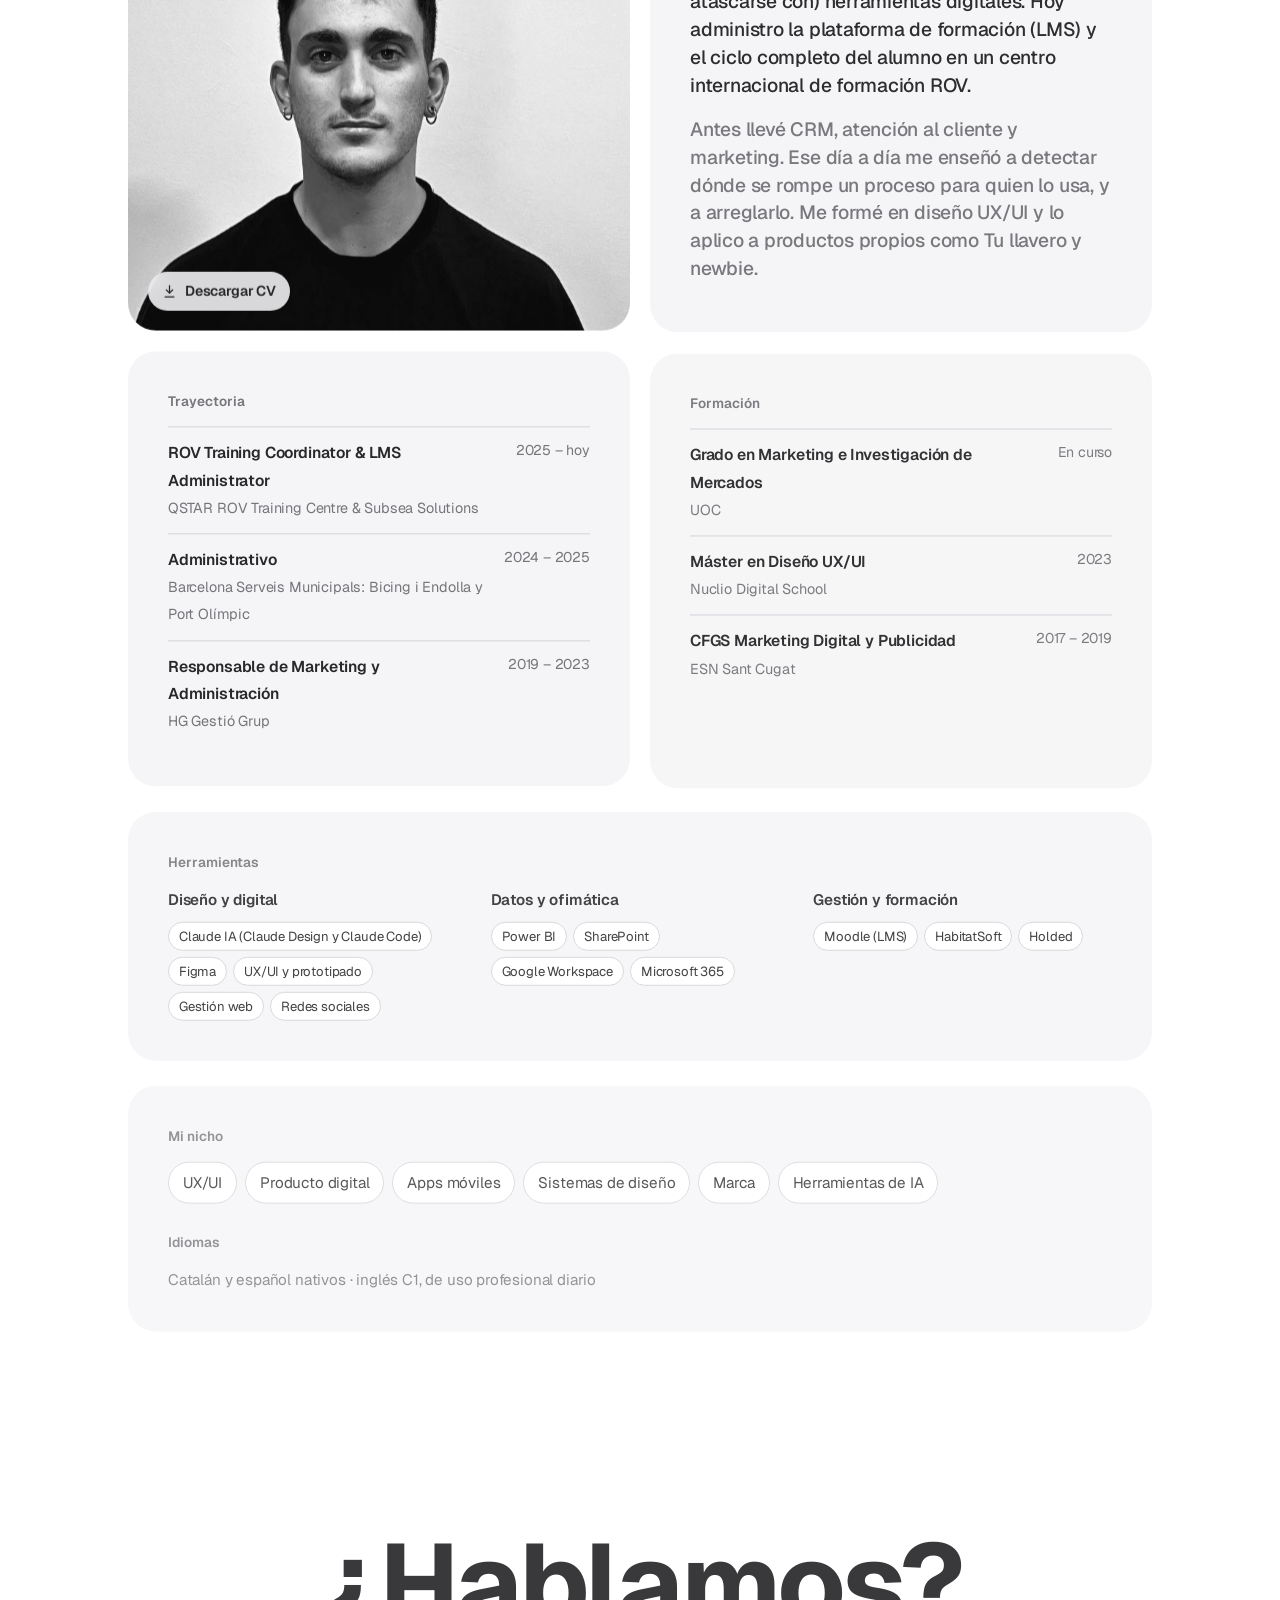
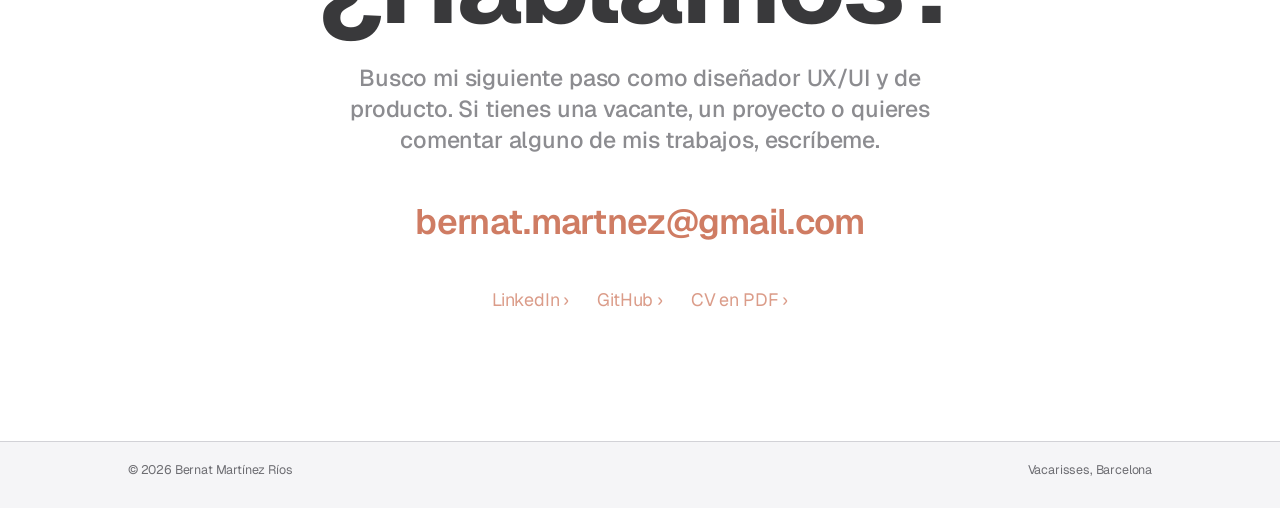
==== commit 14f51e8e: "Nueva versión del portfolio: estilo Apple con animaciones GSAP Portada con hero animado que pasa a P" ====
--- a/index.html
+++ b/index.html
@@ -13,13 +13,12 @@
 <meta name="twitter:card" content="summary_large_image">
 <link rel="preconnect" href="https://fonts.googleapis.com">
 <link rel="preconnect" href="https://fonts.gstatic.com" crossorigin>
-<link href="https://fonts.googleapis.com/css2?family=Geist:wght@400;500;600;700&display=swap" rel="stylesheet">
+<link href="https://fonts.googleapis.com/css2?family=Geist:wght@100..900&display=swap" rel="stylesheet">
 <link rel="alternate" hreflang="en" href="en/index.html">
 <link rel="stylesheet" href="styles.css">
+<link rel="stylesheet" href="apple.css">
 </head>
-<body>
-<div class="spot" aria-hidden="true"></div>
-
+<body class="ap-body">
 <header class="topbar">
   <div class="wrap">
     <a class="brandname" href="#top">Bernat Martínez Ríos</a>
@@ -45,173 +44,60 @@
     </nav>
 </header>
 
-<main class="home bento" id="top">
-  <div class="wrap">
+<main class="ap" id="top">
+  <section class="ap-hero" data-hero>
+    <div class="ap-hero-sticky">
+      <div class="ap-hero-copy">
+        <p class="ap-eyebrow">Diseñador UX/UI y de producto · Barcelona</p>
+        <h1 class="ap-title">Bernat Martínez Ríos.</h1>
+        <p class="ap-sub">Diseño productos digitales, de la idea a una app que funciona, apoyándome en herramientas de IA como Claude.</p>
+        <p class="ap-links"><a class="ap-btn" href="#proyectos">Ver proyectos</a><a href="#contacto">Escríbeme <span aria-hidden="true">›</span></a></p>
+      </div>
+      <div class="ap-hero-next" id="proyectos"><h2 class="ap-h2">Proyectos.</h2><p class="ap-lead">Dos productos propios, diseñados y construidos de principio a fin.</p></div>
+      <div class="ap-hero-phones">
+        <div class="ap-hc l"><p class="ap-hc-status">MVP terminado</p><h2 class="ap-hc-name">Tu llavero</h2><p class="ap-hc-desc">El expediente compartido de un piso de alquiler, del acta de entrada a la devolución de la fianza.</p><p class="ap-hc-links"><a href="proyectos/tu-llavero.html">Ver el caso <span aria-hidden="true">›</span></a><a href="proyectos/tu-llavero/demo/index.html">Probar la demo <span aria-hidden="true">›</span></a></p></div>
+        <div class="ap-hero-devs" aria-hidden="true">
+          <figure class="ap-dev"><div class="ap-dev-frame"><div class="ap-dev-screen" style="--sb:#FBF8F2"><div class="ap-dev-sb"><span class="sb-time">9:41</span><span class="sb-island"></span><svg class="sb-icons" viewBox="0 0 40 12" aria-hidden="true"><g fill="currentColor"><rect x="0" y="8" width="3" height="4" rx="1"/><rect x="5" y="5.5" width="3" height="6.5" rx="1"/><rect x="10" y="3" width="3" height="9" rx="1"/><rect x="15" y="0" width="3" height="12" rx="1"/><rect x="22.5" y="1" width="15" height="10" rx="3" fill="none" stroke="currentColor" opacity=".45"/><rect x="24.5" y="3" width="11" height="6" rx="1.5"/><rect x="38.5" y="4" width="1.5" height="4" rx=".75" opacity=".45"/></g></svg></div><img src="proyectos/tu-llavero/img/capturas/04-expediente.webp" alt=""></div></div><figcaption>Tu llavero</figcaption></figure>
+          <figure class="ap-dev"><div class="ap-dev-frame"><div class="ap-dev-screen" style="--sb:#FAFCF9"><div class="ap-dev-sb"><span class="sb-time">9:41</span><span class="sb-island"></span><svg class="sb-icons" viewBox="0 0 40 12" aria-hidden="true"><g fill="currentColor"><rect x="0" y="8" width="3" height="4" rx="1"/><rect x="5" y="5.5" width="3" height="6.5" rx="1"/><rect x="10" y="3" width="3" height="9" rx="1"/><rect x="15" y="0" width="3" height="12" rx="1"/><rect x="22.5" y="1" width="15" height="10" rx="3" fill="none" stroke="currentColor" opacity=".45"/><rect x="24.5" y="3" width="11" height="6" rx="1.5"/><rect x="38.5" y="4" width="1.5" height="4" rx=".75" opacity=".45"/></g></svg></div><img src="proyectos/newbie/img/hero-home.webp" alt=""></div></div><figcaption>newbie</figcaption></figure>
+        </div>
+        <div class="ap-hc r"><p class="ap-hc-status">En desarrollo</p><h2 class="ap-hc-name">newbie</h2><p class="ap-hc-desc">Deporte en compañía, a tu nivel: descubrir una actividad cercana, apuntarse y conocer a quien va.</p><p class="ap-hc-links"><a href="proyectos/newbie.html">Ver el caso <span aria-hidden="true">›</span></a><a href="proyectos/newbie/prototipo/index.html">Abrir el prototipo <span aria-hidden="true">›</span></a></p></div>
+        <p class="ap-hero-note">Capturas con datos de ejemplo.</p>
+      </div>
+    </div>
+  </section>
 
-    <section class="intro-row" aria-label="Bernat Martínez Ríos">
-      <div class="card name-card">
-        <p class="role">Diseñador UX/UI y de producto · Barcelona</p>
-        <h1 class="name">Bernat<br>Martínez Ríos</h1>
-        <p class="intro">Diseño productos digitales, de la idea a una app que funciona, apoyándome en herramientas de IA como Claude.</p>
-        <div class="ctas">
-          <a class="btn" href="#proyectos">Ver proyectos</a>
-          <a class="btn ghost" href="#contacto">Escríbeme</a>
-        </div>
-      </div>
-      <figure class="card photo-card">
-        <img src="bernat.jpg" alt="Bernat Martínez Ríos" width="700" height="906">
+
+  <section class="ap-now" aria-label="Ahora mismo">
+    <p class="ap-eyebrow ap-r">Ahora mismo</p>
+    <p class="ap-reveal" data-words><span>Construyendo</span> <span>Tu</span> <span>llavero</span> <span>y</span> <span>newbie</span> <span>con</span> <span>Claude</span> <span>Design</span> <span>y</span> <span>Claude</span> <span>Code.</span> <span>Coordinando</span> <span>la</span> <span>formación</span> <span>en</span> <span>QSTAR</span> <span>ROV</span> <span>Training</span> <span>Centre,</span> <span>en</span> <span>Barcelona.</span> <span>Estudiando</span> <span>el</span> <span>grado</span> <span>en</span> <span>Marketing</span> <span>e</span> <span>Investigación</span> <span>de</span> <span>Mercados</span> <span>en</span> <span>la</span> <span>UOC.</span></p>
+  </section>
+
+  <section class="ap-about" id="sobre-mi">
+    <h2 class="ap-h2 ap-r">Sobre mí.</h2>
+    <div class="ap-grid">
+      <figure class="ap-tile photo ap-r">
+        <img src="bernat.jpg" alt="Bernat Martínez Ríos" width="700" height="906" loading="lazy">
         <a class="photo-pill" href="CV_Bernat_Martinez_Rios_ES.pdf" download><svg viewBox="0 0 24 24" fill="none" stroke="currentColor" stroke-width="2" stroke-linecap="round" stroke-linejoin="round" aria-hidden="true"><path d="M12 3v12m0 0-5-5m5 5 5-5M5 21h14"/></svg>Descargar CV</a>
       </figure>
-      <div class="side-col">
-        <div class="card now-card tint-sand">
-          <h2 class="label">Ahora mismo</h2>
-          <ul class="now">
-            <li>Construyendo Tu llavero y newbie con Claude Design y Claude Code.</li>
-            <li>Coordinando la formación en QSTAR ROV Training Centre, en Barcelona.</li>
-            <li>Estudiando el grado en Marketing e Investigación de Mercados en la UOC.</li>
-          </ul>
-        </div>
-        <div class="card niche-card">
-          <h2 class="label">Mi nicho</h2>
-          <ul class="niche"><li>UX/UI</li><li>Producto digital</li><li>Apps móviles</li><li>Sistemas de diseño</li><li>Marca</li><li>Herramientas de IA</li></ul>
-        </div>
-      </div>
-    </section>
+      <div class="ap-tile text ap-r"><p>Llevo más de 5 años viendo a personas usar (y atascarse con) herramientas digitales. Hoy administro la plataforma de formación (LMS) y el ciclo completo del alumno en un centro internacional de formación ROV.</p><p>Antes llevé CRM, atención al cliente y marketing. Ese día a día me enseñó a detectar dónde se rompe un proceso para quien lo usa, y a arreglarlo. Me formé en diseño UX/UI y lo aplico a productos propios como Tu llavero y newbie.</p></div>
+      <div class="ap-tile ap-r"><h3 class="ap-label">Trayectoria</h3><ol class="path"><li><div><strong>ROV Training Coordinator & LMS Administrator</strong><br><span>QSTAR ROV Training Centre & Subsea Solutions</span></div><time>2025 – hoy</time></li><li><div><strong>Administrativo</strong><br><span>Barcelona Serveis Municipals: Bicing i Endolla y Port Olímpic</span></div><time>2024 – 2025</time></li><li><div><strong>Responsable de Marketing y Administración</strong><br><span>HG Gestió Grup</span></div><time>2019 – 2023</time></li></ol></div>
+      <div class="ap-tile ap-r"><h3 class="ap-label">Formación</h3><ol class="path"><li><div><strong>Grado en Marketing e Investigación de Mercados</strong><br><span>UOC</span></div><time>En curso</time></li><li><div><strong>Máster en Diseño UX/UI</strong><br><span>Nuclio Digital School</span></div><time>2023</time></li><li><div><strong>CFGS Marketing Digital y Publicidad</strong><br><span>ESN Sant Cugat</span></div><time>2017 – 2019</time></li></ol></div>
+      <div class="ap-tile wide ap-r"><h3 class="ap-label">Herramientas</h3><div class="tool-cols"><div><h4>Diseño y digital</h4><ul class="chips"><li>Claude IA (Claude Design y Claude Code)</li><li>Figma</li><li>UX/UI y prototipado</li><li>Gestión web</li><li>Redes sociales</li></ul></div><div><h4>Datos y ofimática</h4><ul class="chips"><li>Power BI</li><li>SharePoint</li><li>Google Workspace</li><li>Microsoft 365</li></ul></div><div><h4>Gestión y formación</h4><ul class="chips"><li>Moodle (LMS)</li><li>HabitatSoft</li><li>Holded</li></ul></div></div></div>
+      <div class="ap-tile wide ap-r"><h3 class="ap-label">Mi nicho</h3><ul class="niche"><li>UX/UI</li><li>Producto digital</li><li>Apps móviles</li><li>Sistemas de diseño</li><li>Marca</li><li>Herramientas de IA</li></ul>
+        <h3 class="ap-label" style="margin-top:28px">Idiomas</h3><p class="langs-line">Catalán y español nativos · inglés C1, de uso profesional diario</p></div>
+    </div>
+  </section>
 
-    <section class="row" id="proyectos">
-      <div class="card label-card tint-mint">
-        <h2>Proyectos</h2>
-        <p>Dos productos propios, diseñados y construidos de principio a fin.</p>
-      </div>
-      <div class="rail" aria-hidden="true"><span><svg viewBox="0 0 24 24" fill="none" stroke="currentColor" stroke-width="2" stroke-linecap="round" stroke-linejoin="round" aria-hidden="true"><rect x="3" y="3" width="7" height="7" rx="2"/><rect x="14" y="3" width="7" height="7" rx="2"/><rect x="3" y="14" width="7" height="7" rx="2"/><rect x="14" y="14" width="7" height="7" rx="2"/></svg></span><span><svg viewBox="0 0 24 24" fill="none" stroke="currentColor" stroke-width="2" stroke-linecap="round" stroke-linejoin="round" aria-hidden="true"><rect x="6" y="2" width="12" height="20" rx="3"/><path d="M11 18h2"/></svg></span></div>
-      <div class="row-body projects">
-        <article class="card proj">
-          <div class="proj-head">
-            <div>
-              <h3><a href="proyectos/tu-llavero.html">Tu llavero</a></h3>
-              <p class="desc">El expediente compartido de un piso de alquiler, del acta de entrada a la devolución de la fianza.</p>
-            </div>
-            <span class="arrow" aria-hidden="true"><svg viewBox="0 0 24 24" fill="none" stroke="currentColor" stroke-width="2" stroke-linecap="round" stroke-linejoin="round" aria-hidden="true"><path d="M7 17 17 7M8 7h9v9"/></svg></span>
-          </div>
-          <p class="cap"><span class="status">MVP terminado</span>2026 · Producto · UX/UI · Marca</p>
-          <div class="proj-visual v-llavero" aria-hidden="true">
-            <div class="phone framed a"><img src="proyectos/tu-llavero/img/capturas/05-acta.webp" alt="" loading="lazy"></div>
-            <div class="phone framed b"><img src="proyectos/tu-llavero/img/capturas/04-expediente.webp" alt="" loading="lazy"></div>
-          </div>
-          <span class="sr-only">Ver caso de estudio</span>
-        </article>
-        <article class="card proj">
-          <div class="proj-head">
-            <div>
-              <h3><a href="proyectos/newbie.html">newbie</a></h3>
-              <p class="desc">Deporte en compañía, a tu nivel: descubrir una actividad cercana, apuntarse y conocer a quien va.</p>
-            </div>
-            <span class="arrow" aria-hidden="true"><svg viewBox="0 0 24 24" fill="none" stroke="currentColor" stroke-width="2" stroke-linecap="round" stroke-linejoin="round" aria-hidden="true"><path d="M7 17 17 7M8 7h9v9"/></svg></span>
-          </div>
-          <p class="cap"><span class="status">En desarrollo</span>2026 · UX/UI · Producto · App móvil</p>
-          <div class="proj-visual v-newbie" aria-hidden="true">
-            <div class="phone a"><img src="proyectos/newbie/img/home.jpg" alt="" loading="lazy"></div>
-            <div class="phone b"><img src="proyectos/newbie/img/discover.jpg" alt="" loading="lazy"></div>
-          </div>
-          <span class="sr-only">Ver caso de estudio</span>
-        </article>
-      </div>
-    </section>
-
-    <section class="row" id="sobre-mi">
-      <div class="card label-card tint-lavender">
-        <h2>Sobre mí</h2>
-        <p>Llevo más de 5 años viendo a personas usar (y atascarse con) herramientas digitales. Hoy administro la plataforma de formación (LMS) y el ciclo completo del alumno en un centro internacional de formación ROV.</p>
-        <p>Antes llevé CRM, atención al cliente y marketing. Ese día a día me enseñó a detectar dónde se rompe un proceso para quien lo usa, y a arreglarlo. Me formé en diseño UX/UI y lo aplico a productos propios como Tu llavero y newbie.</p>
-      </div>
-      <div class="rail" aria-hidden="true"><span><svg viewBox="0 0 24 24" fill="none" stroke="currentColor" stroke-width="2" stroke-linecap="round" stroke-linejoin="round" aria-hidden="true"><circle cx="12" cy="8" r="4"/><path d="M4 21a8 8 0 0 1 16 0"/></svg></span><span><svg viewBox="0 0 24 24" fill="none" stroke="currentColor" stroke-width="2" stroke-linecap="round" stroke-linejoin="round" aria-hidden="true"><path d="m2 9 10-5 10 5-10 5Z"/><path d="M6 11v5c3 2 9 2 12 0v-5"/></svg></span><span><svg viewBox="0 0 24 24" fill="none" stroke="currentColor" stroke-width="2" stroke-linecap="round" stroke-linejoin="round" aria-hidden="true"><path d="M14.7 6.3a4 4 0 0 0-5.4 5.4L3 18l3 3 6.3-6.3a4 4 0 0 0 5.4-5.4l-2.6 2.6-2.4-.6-.6-2.4Z"/></svg></span></div>
-      <div class="row-body about-body">
-        <div class="card">
-          <h3 class="label">Trayectoria</h3>
-          <ol class="path">
-          <li><div><strong>ROV Training Coordinator & LMS Administrator</strong><br><span>QSTAR ROV Training Centre & Subsea Solutions</span></div><time>2025 – hoy</time></li>
-          <li><div><strong>Administrativo</strong><br><span>Barcelona Serveis Municipals: Bicing i Endolla y Port Olímpic</span></div><time>2024 – 2025</time></li>
-          <li><div><strong>Responsable de Marketing y Administración</strong><br><span>HG Gestió Grup</span></div><time>2019 – 2023</time></li>
-          </ol>
-        </div>
-        <div class="card">
-          <h3 class="label">Formación</h3>
-          <ol class="path">
-          <li><div><strong>Grado en Marketing e Investigación de Mercados</strong><br><span>UOC</span></div><time>En curso</time></li>
-          <li><div><strong>Máster en Diseño UX/UI</strong><br><span>Nuclio Digital School</span></div><time>2023</time></li>
-          <li><div><strong>CFGS Marketing Digital y Publicidad</strong><br><span>ESN Sant Cugat</span></div><time>2017 – 2019</time></li>
-          </ol>
-        </div>
-        <div class="card toolset span-2">
-          <h3 class="label">Herramientas</h3>
-          <div class="tool-cols">
-          <div><h4>Diseño y digital</h4><ul class="chips"><li>Claude IA (Claude Design y Claude Code)</li><li>Figma</li><li>UX/UI y prototipado</li><li>Gestión web</li><li>Redes sociales</li></ul></div>
-          <div><h4>Datos y ofimática</h4><ul class="chips"><li>Power BI</li><li>SharePoint</li><li>Google Workspace</li><li>Microsoft 365</li></ul></div>
-          <div><h4>Gestión y formación</h4><ul class="chips"><li>Moodle (LMS)</li><li>HabitatSoft</li><li>Holded</li></ul></div>
-          <div><h4>Idiomas</h4><p class="langs-line">Catalán y español nativos · inglés C1, de uso profesional diario</p></div>
-          </div>
-          <a class="cv-link" href="CV_Bernat_Martinez_Rios_ES.pdf" download><svg viewBox="0 0 24 24" fill="none" stroke="currentColor" stroke-width="2" stroke-linecap="round" stroke-linejoin="round" aria-hidden="true"><path d="M12 3v12m0 0-5-5m5 5 5-5M5 21h14"/></svg>Descargar CV en PDF</a>
-        </div>
-      </div>
-    </section>
-
-    <section class="contact-row" id="contacto">
-      <div class="contact-band">
-        <div>
-          <h2>¿Hablamos?</h2>
-          <p>Busco mi siguiente paso como diseñador UX/UI y de producto. Si tienes una vacante, un proyecto o quieres comentar alguno de mis trabajos, escríbeme.</p>
-          <a class="mail" href="mailto:bernat.martnez@gmail.com">bernat.martnez@gmail.com</a>
-        </div>
-        <ul>
-          <li><a href="https://www.linkedin.com/in/bernatmartinezrios" target="_blank" rel="noopener">LinkedIn</a></li>
-          <li><a href="https://github.com/bernatmartinezrios" target="_blank" rel="noopener">GitHub</a></li>
-          <li><a href="CV_Bernat_Martinez_Rios_ES.pdf" download>CV en PDF</a></li>
-        </ul>
-      </div>
-    </section>
-    <footer class="site-foot"><span>© 2026 Bernat Martínez Ríos</span><span>Vacarisses, Barcelona</span></footer>
-  </div>
+  <section class="ap-contact" id="contacto">
+    <h2 class="ap-h2 ap-big ap-r">¿Hablamos?</h2>
+    <p class="ap-lead ap-r">Busco mi siguiente paso como diseñador UX/UI y de producto. Si tienes una vacante, un proyecto o quieres comentar alguno de mis trabajos, escríbeme.</p>
+    <a class="ap-mail ap-r" href="mailto:bernat.martnez@gmail.com">bernat.martnez@gmail.com</a>
+    <p class="ap-links ap-r"><a href="https://www.linkedin.com/in/bernatmartinezrios" target="_blank" rel="noopener">LinkedIn <span aria-hidden="true">›</span></a><a href="https://github.com/bernatmartinezrios" target="_blank" rel="noopener">GitHub <span aria-hidden="true">›</span></a><a href="CV_Bernat_Martinez_Rios_ES.pdf" download>CV en PDF <span aria-hidden="true">›</span></a></p>
+  </section>
 </main>
-
-<script>
-(() => {
-  const root = document.documentElement;
-  try { const t = localStorage.getItem('theme'); if (t) root.dataset.theme = t; } catch (e) {}
-  document.getElementById('theme').addEventListener('click', () => {
-    const dark = root.dataset.theme ? root.dataset.theme === 'dark' : matchMedia('(prefers-color-scheme: dark)').matches;
-    root.dataset.theme = dark ? 'light' : 'dark';
-    try { localStorage.setItem('theme', root.dataset.theme); } catch (e) {}
-  });
-
-  // Menú desplegable en móvil
-  const mb = document.getElementById('menu-btn'), mn = document.getElementById('mnav');
-  if (mb && mn) {
-    const setMenu = open => { mn.hidden = !open; mb.setAttribute('aria-expanded', open); };
-    mb.addEventListener('click', () => setMenu(mn.hidden));
-    mn.addEventListener('click', e => { if (e.target.closest('a')) setMenu(false); });
-    addEventListener('keydown', e => { if (e.key === 'Escape') setMenu(false); });
-    matchMedia('(min-width: 621px)').addEventListener('change', e => { if (e.matches) setMenu(false); });
-  }
-
-  const spot = document.querySelector('.spot');
-  addEventListener('pointermove', e => {
-    spot.style.setProperty('--x', e.clientX + 'px');
-    spot.style.setProperty('--y', e.clientY + 'px');
-  }, {passive: true});
-
-  const bar = document.querySelector('.topbar');
-  const onScroll = () => bar.classList.toggle('scrolled', scrollY > 8);
-  addEventListener('scroll', onScroll, {passive: true});
-  onScroll();
-
-  // Marca en el menú la sección visible
-  const links = [...document.querySelectorAll('.topnav a')];
-  const io = new IntersectionObserver(entries => entries.forEach(en => {
-    if (!en.isIntersecting) return;
-    links.forEach(l => l.classList.toggle('active', l.hash === '#' + en.target.id));
-  }), {rootMargin: '-40% 0px -55% 0px'});
-  ['proyectos', 'sobre-mi', 'contacto'].forEach(id => io.observe(document.getElementById(id)));
-})();
-</script>
+<footer class="ap-foot"><div><span>© 2026 Bernat Martínez Ríos</span><span>Vacarisses, Barcelona</span></div></footer>
+<script src="vendor/gsap.min.js"></script>
+<script src="vendor/ScrollTrigger.min.js"></script>
+<script src="apple.js"></script>
 </body>
 </html>
--- a/styles.css
+++ b/styles.css
@@ -443,3 +443,5 @@
 .links a.primary{background:var(--ink);color:var(--bg);border-color:var(--ink);padding:10px 18px;font-weight:600}
 .links a.primary:hover{background:var(--accent);border-color:var(--accent);color:#fff}
 @media (max-width:620px){.topnav a.pill{display:none}.brandname{font-size:.95rem}}
+
+.strip[hidden]{display:none}
--- a/apple.css
+++ b/apple.css
@@ -0,0 +1,196 @@
+/* ===== Estilo Apple: grises neutros, tipografía del sistema, escenas fijas al hacer scroll =====
+   Se carga después de styles.css en todas las páginas. Las animaciones solo van con html.ap-on o html.m-on. */
+:root{
+  --bg:#FFFFFF;--surface:#F5F5F7;--ink:#1D1D1F;--muted:#6E6E73;--line:#D2D2D7;
+  --accent:#B83D18;--accent-soft:#FBE9E1;--glow:transparent;
+  --mint:#F5F5F7;--sand:#F5F5F7;--lavender:#F5F5F7;
+  --font:-apple-system,BlinkMacSystemFont,"SF Pro Display","SF Pro Text","Geist","Helvetica Neue",Arial,sans-serif;
+  --ease:cubic-bezier(.25,.1,.25,1);--ease-out:cubic-bezier(.16,1,.3,1);
+}
+@media (prefers-color-scheme:dark){
+  :root:not([data-theme="light"]){--bg:#000;--surface:#161617;--ink:#F5F5F7;--muted:#86868B;--line:#424245;--accent:#F08A62;--accent-soft:#2A1A13;--mint:#161617;--sand:#161617;--lavender:#161617}
+}
+:root[data-theme="dark"]{--bg:#000;--surface:#161617;--ink:#F5F5F7;--muted:#86868B;--line:#424245;--accent:#F08A62;--accent-soft:#2A1A13;--mint:#161617;--sand:#161617;--lavender:#161617}
+body{font-family:var(--font);letter-spacing:-.01em}
+.spot,.m-progress{display:none}
+h1,h2,h3{letter-spacing:-.02em}
+
+/* Barra superior fina y translúcida */
+.topbar{background:color-mix(in srgb,var(--bg) 72%,transparent);backdrop-filter:saturate(180%) blur(20px);-webkit-backdrop-filter:saturate(180%) blur(20px)}
+.topbar .wrap{height:52px;width:min(1024px,100% - 32px)}
+.brandname{font-weight:600;font-size:.95rem}
+.topnav a{font-size:.8rem;font-weight:400;color:var(--ink);opacity:.8;padding:6px 12px}
+.topnav a:hover,.topnav a.active{background:none;opacity:1}
+.topnav .icon-btn{width:32px;height:32px;border-radius:50%;border:0;background:transparent;color:var(--ink)}
+.topnav .icon-btn svg{width:17px;height:17px}
+.topnav .lang{border:0;font-size:.78rem;opacity:.8}
+.topnav a.pill{background:var(--accent);color:#fff;opacity:1;border-radius:999px;padding:5px 14px;font-size:.78rem;font-weight:500;margin-left:8px}
+.topnav a.pill:hover{filter:brightness(1.08)}
+.btn{border-radius:999px;height:44px;font-weight:500}
+.btn:hover{transform:none;filter:brightness(1.1)}
+.photo-pill{border-radius:999px}
+.status{font-weight:500}
+
+/* ---------- Portada ---------- */
+.ap{position:relative;z-index:1;overflow-x:clip}
+.ap-eyebrow{font-size:clamp(1rem,1.6vw,1.3rem);font-weight:600;color:var(--accent);letter-spacing:-.01em}
+.ap-title{font-size:clamp(3rem,9vw,7.5rem);font-weight:700;line-height:1.02;letter-spacing:-.035em;margin-top:10px}
+.ap-sub{font-size:clamp(1.15rem,2vw,1.6rem);font-weight:500;color:var(--muted);max-width:32ch;margin:18px auto 0;line-height:1.3;letter-spacing:-.015em}
+.ap-links{display:flex;gap:28px;justify-content:center;align-items:center;flex-wrap:wrap;margin-top:28px}
+.ap-links a{color:var(--accent);font-size:clamp(1rem,1.4vw,1.15rem)}
+.ap-links a:hover{text-decoration:underline}
+.ap-links a.ap-btn{background:var(--accent);color:#fff;padding:11px 22px;border-radius:999px}
+.ap-links a.ap-btn:hover{text-decoration:none;filter:brightness(1.08)}
+.ap-h2{font-size:clamp(2.6rem,6.4vw,5rem);font-weight:700;line-height:1.05;letter-spacing:-.03em;text-align:center;margin:0}
+.ap-lead{font-size:clamp(1.1rem,1.8vw,1.45rem);font-weight:500;color:var(--muted);text-align:center;max-width:40ch;margin:16px auto 0;line-height:1.35}
+.ap-label{font-size:.85rem;font-weight:600;color:var(--muted);margin-bottom:14px;letter-spacing:0}
+
+/* Teléfono */
+.ap-phone{position:relative;aspect-ratio:412/866;border-radius:clamp(28px,4vw,48px);overflow:hidden;background:#000;box-shadow:0 40px 80px -30px rgba(0,0,0,.35)}
+.ap-phone.framed{border:clamp(6px,.8vw,10px) solid #1D1D1F;aspect-ratio:auto}
+.ap-phone img{width:100%;height:auto;display:block}
+.ap-phone img + img{position:absolute;inset:0}
+.ap-phone img{transition:opacity .6s var(--ease),transform .9s var(--ease-out)}
+
+/* Hero */
+.ap-hero{text-align:center;padding-top:clamp(48px,9vh,110px)}
+.ap-hero-copy{padding:0 16px}
+.ap-hero-phones{display:flex;justify-content:center;align-items:center;gap:clamp(28px,4vw,64px);margin-top:clamp(36px,6vh,64px);padding:0 16px}
+.ap-hero-phones{flex-wrap:wrap}
+.ap-hero-note{flex:0 0 100%;order:9;font-size:.8rem;color:var(--muted);margin-top:-8px}
+.ap-hero-devs{display:flex;align-items:flex-start;gap:clamp(20px,3.2vw,48px)}
+.ap-hero-next{padding:clamp(96px,14vw,160px) 16px 0;scroll-margin-top:52px}
+.ap-hc{width:clamp(200px,19vw,260px);text-align:left}
+.ap-hc.l{text-align:right}
+.ap-hc-status{font-size:.85rem;font-weight:600;color:var(--accent)}
+.ap-hc-name{font-size:clamp(1.5rem,2.2vw,2rem);font-weight:700;letter-spacing:-.03em;line-height:1.1;margin-top:6px}
+.ap-hc-desc{font-size:1rem;line-height:1.45;color:var(--muted);margin-top:10px}
+.ap-hc-links{display:flex;flex-direction:column;gap:6px;margin-top:14px}
+.ap-hc.l .ap-hc-links{align-items:flex-end}
+.ap-hc a{white-space:nowrap;font-weight:500;color:var(--accent)}
+.ap-hc a:hover{text-decoration:underline}
+@media (min-width:1024px){.ap-dev figcaption{display:none}}
+@media (max-width:1023px){
+  .ap-hero-phones{flex-wrap:wrap;column-gap:clamp(16px,3.2vw,48px);row-gap:20px}
+  .ap-hero-devs{order:-1;flex:0 0 100%;justify-content:center;gap:inherit}
+  .ap-dev figcaption{display:none}
+  .ap-hc,.ap-hc.l{width:var(--w);text-align:center;--w:clamp(150px,min(15vw,21svh),230px)}
+  .ap-hc-name{font-size:1.25rem;margin-top:4px}
+  .ap-hc-desc{font-size:.86rem;margin-top:6px}
+  .ap-hc a{font-size:.9rem}
+  .ap-hc .ap-hc-links,.ap-hc.l .ap-hc-links{align-items:center;margin-top:8px;gap:4px}
+}
+@media (max-width:760px){.ap-hc,.ap-hc.l{--w:min(40vw,190px)}.ap-hc-desc{display:none}}
+html.ap-on .ap-hero-next{position:absolute;left:0;right:0;top:clamp(28px,5vh,64px);padding:0 16px;visibility:hidden}
+html.ap-on .ap-hero-next .ap-h2{font-size:clamp(2.4rem,5vw,4rem)}
+html.ap-on .ap-hero-next .ap-lead{margin-top:10px}
+.ap-dev{--w:clamp(150px,min(15vw,21svh),230px);width:var(--w);margin:0}
+.ap-dev-frame{padding:calc(var(--w) * .035);border-radius:calc(var(--w) * .17);background:#1D1D1F;box-shadow:inset 0 0 0 1px rgba(255,255,255,.08),0 1px 0 1px #3a3a3c,0 40px 70px -34px rgba(0,0,0,.45)}
+.ap-dev-screen{aspect-ratio:9/19.5;border-radius:calc(var(--w) * .135);overflow:hidden;background:var(--sb);display:flex;flex-direction:column}
+.ap-dev-sb{flex:0 0 auto;height:calc(var(--w) * .13);display:flex;align-items:center;justify-content:space-between;padding:0 calc(var(--w) * .085);position:relative;color:#1D1D1F;background:var(--sb)}
+.sb-time{font-size:calc(var(--w) * .052);font-weight:600;letter-spacing:-.01em}
+.sb-island{position:absolute;left:50%;top:calc(var(--w) * .03);translate:-50% 0;width:30%;height:calc(var(--w) * .075);border-radius:99px;background:#000}
+.sb-icons{width:calc(var(--w) * .12);height:auto}
+.ap-dev-screen img{flex:1 1 0;min-height:0;width:100%;object-fit:cover;object-position:top center;display:block}
+.ap-dev figcaption{margin-top:14px;font-size:.9rem;font-weight:500;color:var(--muted);letter-spacing:-.01em}
+
+/* Proyecto: cabecera y escena */
+.ap-section-head{padding:clamp(96px,14vw,180px) 16px clamp(40px,6vw,72px)}
+.ap-product{background:var(--surface);padding:clamp(72px,10vw,120px) 0 0}
+.ap-product + .ap-product{margin-top:0}
+.ap-product.dark{background:#000;color:#F5F5F7;--ink:#F5F5F7;--muted:#86868B;--line:#424245;--surface:#1D1D1F;--accent:#F08A62;--accent-soft:#2A1A13}
+.ap-product-head{text-align:center;padding:0 16px}
+.ap-logo{width:64px;height:64px;margin:0 auto 18px;border-radius:16px}
+.ap-product-head h3{font-size:clamp(2.6rem,6vw,4.8rem);font-weight:700;line-height:1;letter-spacing:-.035em}
+.ap-tag{font-size:clamp(1.15rem,2vw,1.6rem);font-weight:500;line-height:1.3;max-width:30ch;margin:14px auto 0;letter-spacing:-.015em}
+.ap-cap{display:flex;gap:12px;justify-content:center;align-items:center;flex-wrap:wrap;color:var(--muted);font-size:.92rem;margin-top:18px}
+.ap-cap .status{margin:0}
+.ap-sticky{display:grid;grid-template-columns:1fr 1fr;align-items:center;gap:clamp(32px,6vw,96px);width:min(1024px,100% - 32px);margin:0 auto;padding:clamp(48px,7vw,80px) 0}
+.ap-stage{display:flex;flex-direction:column;align-items:center;gap:22px}
+.ap-stage .ap-phone{width:clamp(200px,24vw,300px)}
+.ap-dots{display:flex;gap:8px}
+.ap-dots i{width:8px;height:8px;border-radius:999px;background:var(--line);transition:width .4s var(--ease-out),background .4s}
+.ap-dots i.on{width:24px;background:var(--ink)}
+.ap-steps{display:grid;gap:clamp(24px,4vh,40px)}
+.ap-step h4{font-size:clamp(1.4rem,2.4vw,2rem);font-weight:700;letter-spacing:-.025em;line-height:1.1}
+.ap-step p{font-size:clamp(1.02rem,1.4vw,1.2rem);color:var(--muted);margin-top:10px;max-width:38ch;line-height:1.45}
+.ap-steps .source{font-size:.82rem}
+.ap-track{display:flex;height:100%;will-change:transform}
+.ap-track img{flex:0 0 100%;width:100%;height:auto;position:static!important;opacity:1!important;transition:none}
+.ap-phone.framed .ap-track{aspect-ratio:780/1688}
+
+/* Texto que se ilumina palabra a palabra */
+.ap-now{width:min(980px,100% - 32px);margin:0 auto;padding:clamp(110px,16vw,200px) 0}
+.ap-now .ap-eyebrow{margin-bottom:22px}
+.ap-reveal{font-size:clamp(1.8rem,4.4vw,3.5rem);font-weight:700;line-height:1.14;letter-spacing:-.03em}
+.ap-reveal span{transition:color .3s}
+
+/* Sobre mí: rejilla de mosaicos */
+.ap-about{width:min(1024px,100% - 32px);margin:0 auto}
+.ap-grid{display:grid;grid-template-columns:repeat(2,1fr);gap:20px;margin-top:clamp(40px,6vw,64px)}
+.ap-tile{background:var(--surface);border-radius:28px;padding:clamp(24px,3.4vw,40px);position:relative;overflow:hidden}
+.ap-tile.wide{grid-column:1/-1}
+.ap-tile.photo{padding:0;min-height:420px}
+.ap-tile.photo img{position:absolute;inset:0;width:100%;height:100%;object-fit:cover;object-position:50% 20%;filter:grayscale(1)}
+.ap-tile.photo .photo-pill{position:absolute;left:20px;bottom:20px}
+.ap-tile.text{display:flex;flex-direction:column;justify-content:center;gap:16px}
+.ap-tile.text p{font-size:clamp(1.05rem,1.5vw,1.25rem);font-weight:500;line-height:1.45;letter-spacing:-.012em}
+.ap-tile.text p + p{color:var(--muted)}
+.ap-tile .path li{border-top-color:var(--line)}
+.ap-tile .path li:last-child{border-bottom:0}
+.ap-tile .tool-cols{display:grid;grid-template-columns:repeat(3,1fr);gap:24px}
+.ap-tile .tool-cols h4{font-size:.95rem;font-weight:600;margin-bottom:10px}
+.ap-tile .chips li{background:var(--bg);color:var(--ink);border:1px solid var(--line);font-weight:400}
+.ap-tile .niche li{background:var(--bg);border-color:var(--line);font-weight:400}
+
+/* Contacto y pie */
+.ap-contact{text-align:center;padding:clamp(120px,16vw,200px) 16px clamp(96px,12vw,150px)}
+.ap-big{font-size:clamp(3rem,9vw,7rem)}
+.ap-mail{display:inline-block;font-size:clamp(1.3rem,3vw,2.2rem);font-weight:600;color:var(--accent);margin-top:32px;letter-spacing:-.02em;word-break:break-all}
+.ap-mail:hover{text-decoration:underline}
+.ap-foot{border-top:1px solid var(--line);background:var(--surface)}
+.ap-foot div{width:min(1024px,100% - 32px);margin:0 auto;display:flex;justify-content:space-between;flex-wrap:wrap;gap:8px;padding:18px 0 28px;font-size:.78rem;color:var(--muted)}
+
+/* ---------- Animaciones: las mueve GSAP + ScrollTrigger (apple.js). Aquí solo el montaje ----------
+   html.ap-on solo se pone si hay JS y no se pide reducir el movimiento. */
+html.ap-on .ap-hero{height:230vh;padding-top:0}
+html.ap-on .ap-hc,html.ap-on .ap-hero-note{visibility:hidden}
+html.ap-on .ap-hero-sticky{position:sticky;top:52px;height:calc(100svh - 52px);display:flex;flex-direction:column;justify-content:flex-start;padding-top:clamp(40px,8vh,96px);overflow:hidden}
+html.ap-on .ap-hero-phones{transform-origin:50% 0}
+html.ap-on [data-scene]{height:calc(var(--n,3) * 85vh + 100vh)}
+html.ap-on .ap-sticky{position:sticky;top:52px;height:calc(100svh - 52px);padding:0}
+html.ap-on .ap-r{visibility:hidden}
+
+/* ---------- Casos de estudio ---------- */
+.case-main{width:min(1024px,100% - 32px)}
+.case-hero{text-align:center}
+.case-hero h1{font-size:clamp(2.6rem,6vw,4.6rem);font-weight:700;letter-spacing:-.035em;line-height:1.04;margin-inline:auto}
+.case-hero .lead{margin-inline:auto}
+.case-banner{border-radius:28px}
+.meta div,.tldr,.summary > div{border-radius:20px}
+
+/* ---------- Móvil ---------- */
+@media (max-width:760px){
+  .ap-sticky{grid-template-columns:1fr;gap:20px;text-align:center}
+  .ap-stage .ap-phone{width:min(48vw,230px)}
+  .ap-step p{margin-inline:auto}
+  html.ap-on .ap-sticky{align-content:center}
+  html.ap-on .ap-steps{display:block;position:relative;min-height:9.5em}
+  html.ap-on .ap-steps{overflow:hidden}
+  html.ap-on .ap-step{position:absolute;inset:0 0 auto}
+  html.ap-on .ap-steps .source{position:absolute;left:0;right:0;bottom:0}
+  .ap-grid{grid-template-columns:1fr}
+  .ap-tile .tool-cols{grid-template-columns:1fr}
+  .ap-tile.photo{min-height:0;aspect-ratio:4/5}
+  .ap-dev{--w:min(40vw,190px)}
+  .ap-hero-phones{gap:16px}
+}
+@media (prefers-reduced-motion:reduce){html.ap-on *{animation:none!important;transition:none!important}}
+
+/* ---------- Casos de estudio con GSAP (case-apple.js añade html.cs-on) ---------- */
+.jump{top:52px}
+html.cs-on .cs-w{display:inline-block;overflow:hidden;vertical-align:top;padding:0 .02em .1em;margin:0 -.02em -.1em}
+html.cs-on .cs-w > span{display:inline-block}
+html.cs-on .strip.cs-pinned{scroll-snap-type:none;overflow-x:hidden;scrollbar-width:none}
+html.cs-on .case-banner{will-change:clip-path}
+.strip[hidden]{display:none}
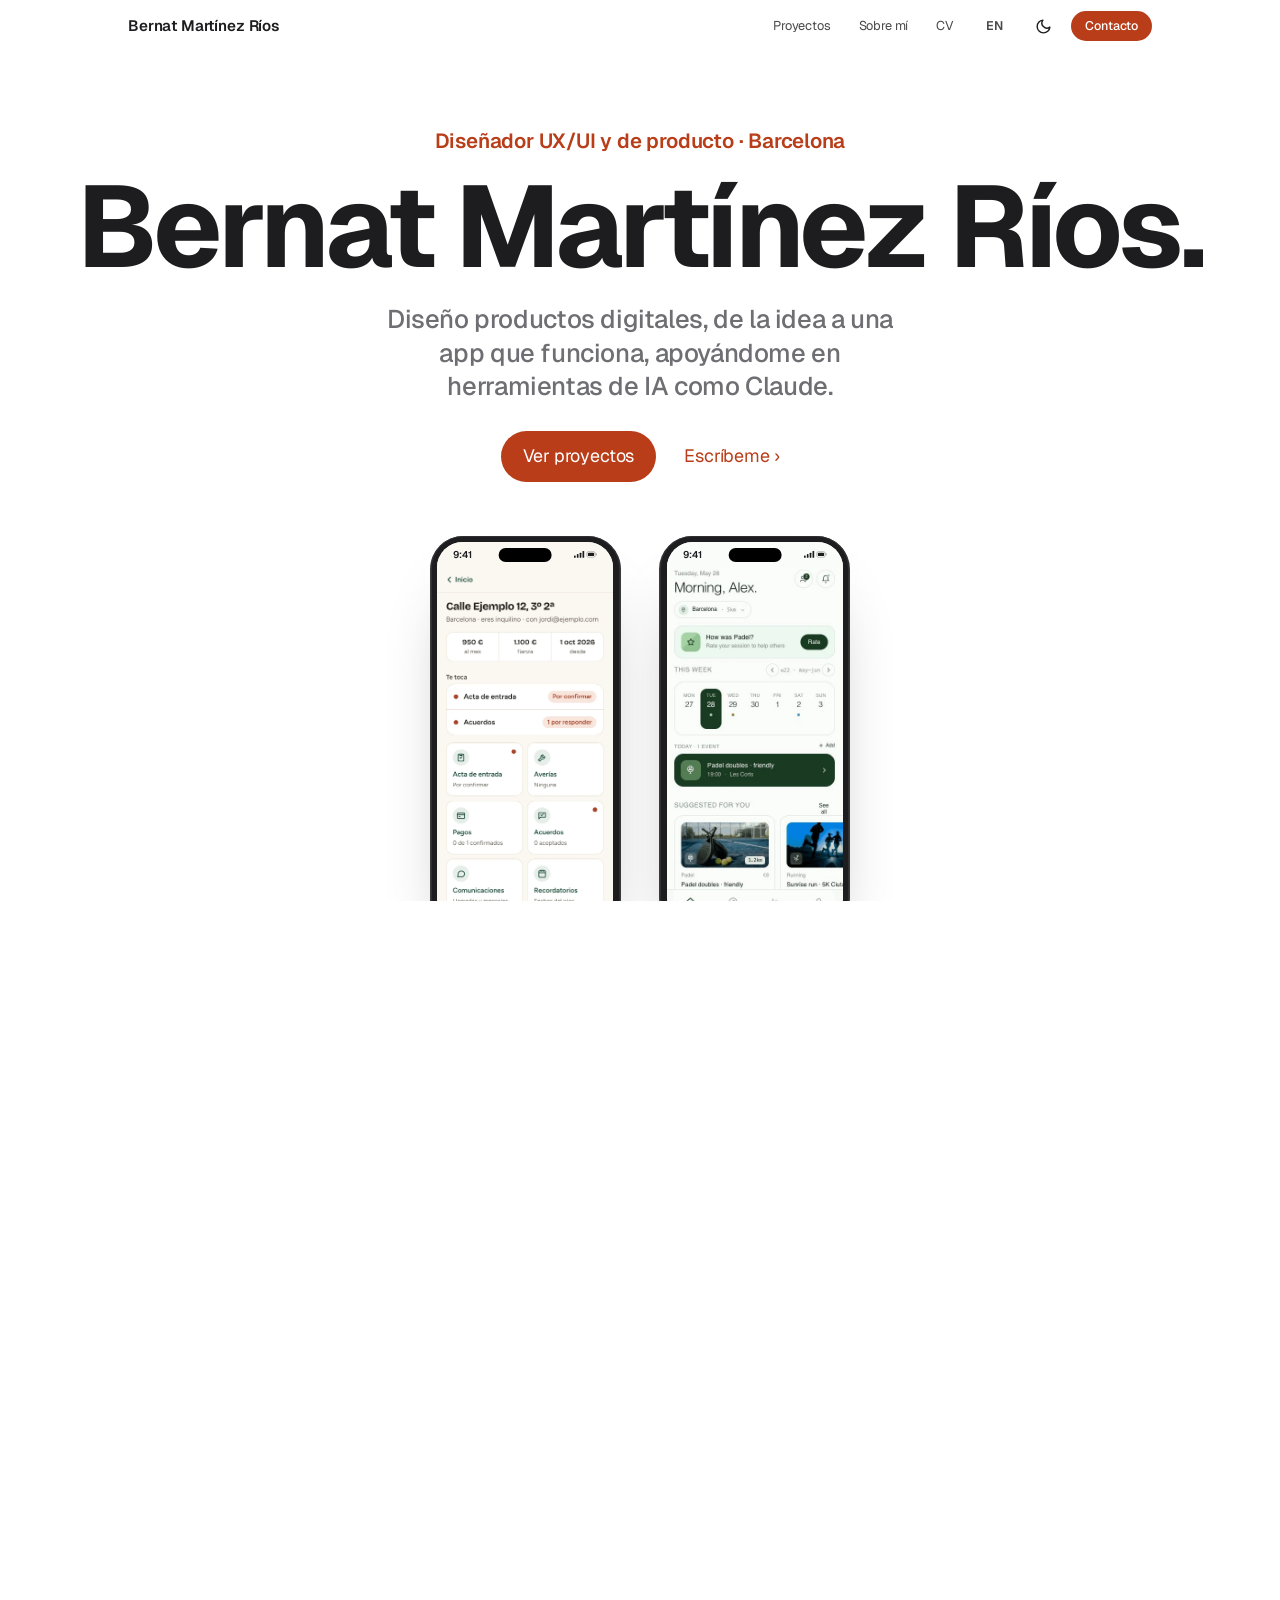
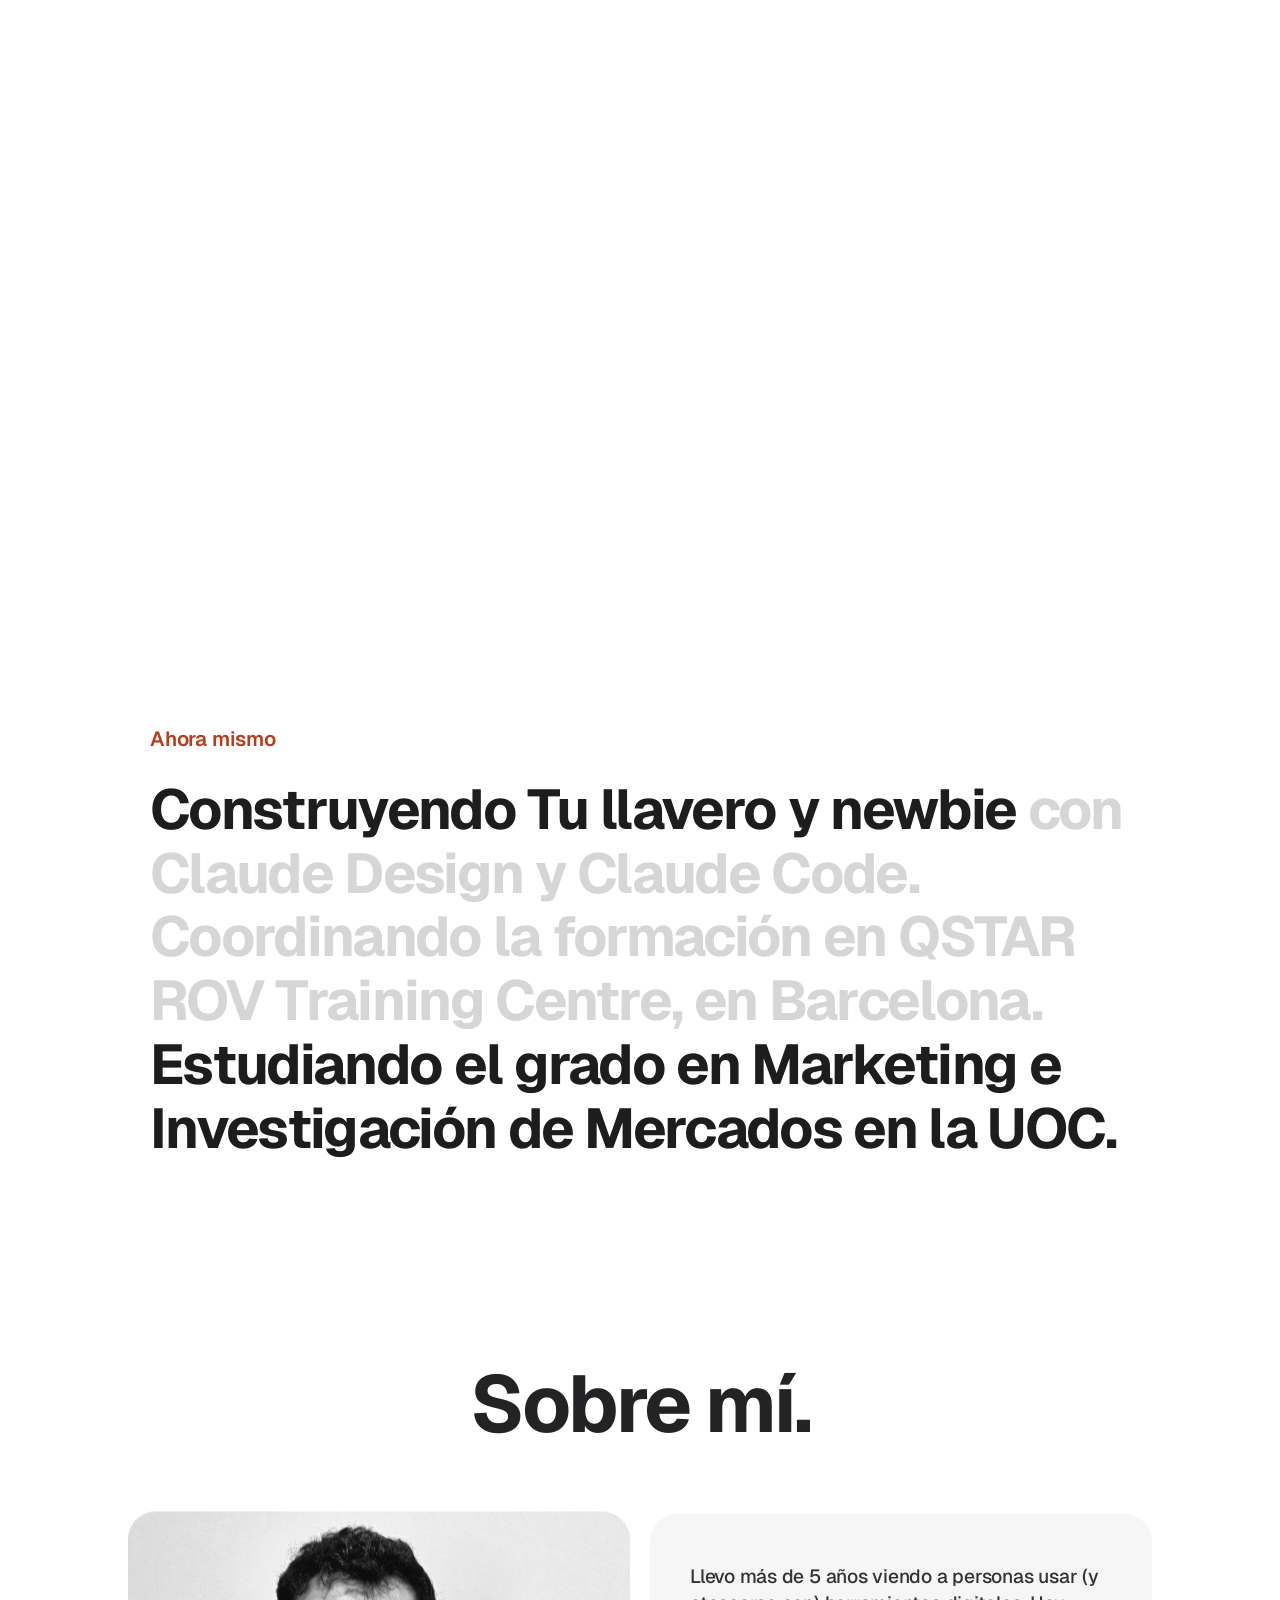
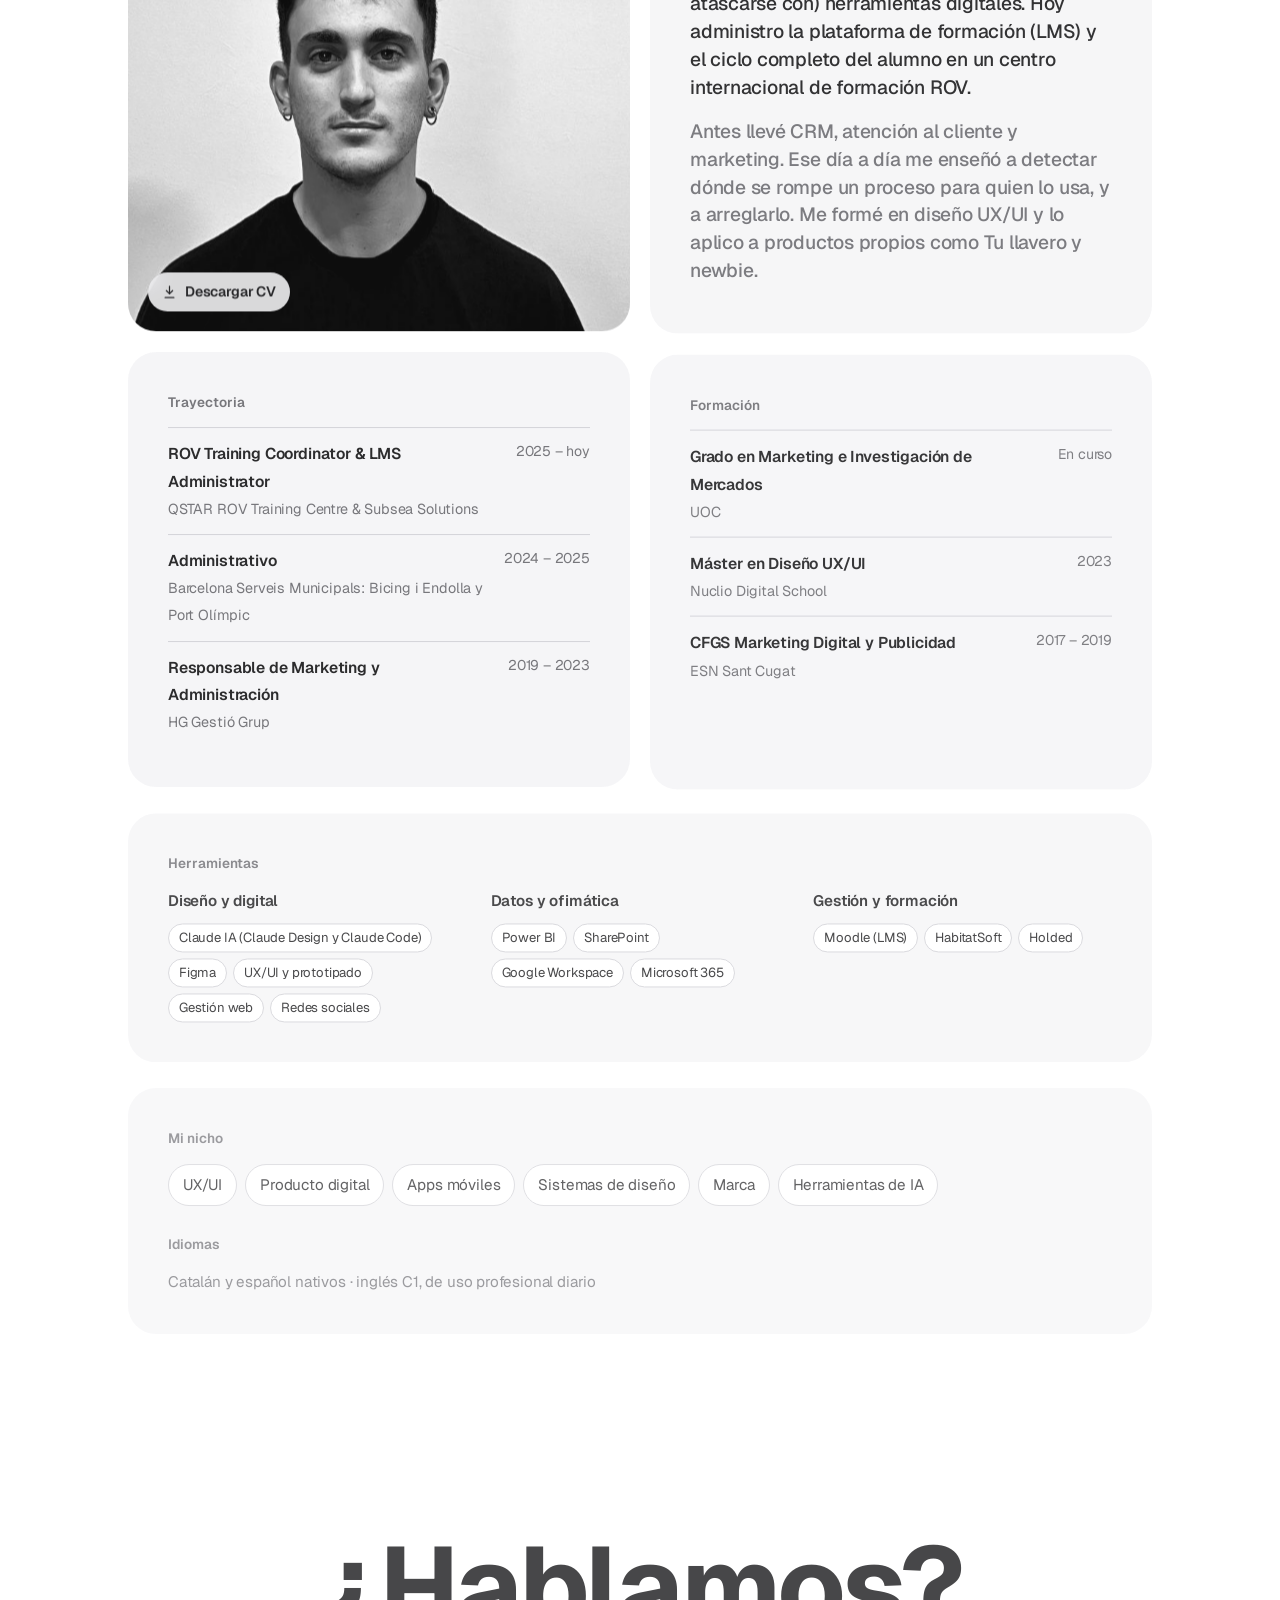
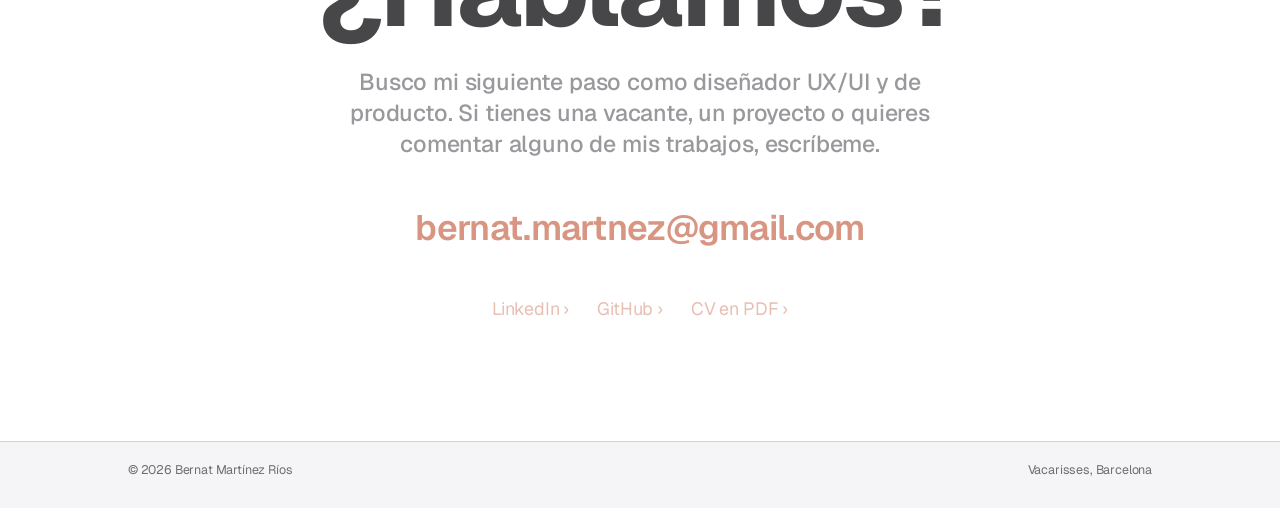
==== commit 93733670: "Versionar CSS y JS para que el navegador cargue siempre la última versión Co-Authored-By: Claude Opu" ====
--- a/index.html
+++ b/index.html
@@ -15,8 +15,8 @@
 <link rel="preconnect" href="https://fonts.gstatic.com" crossorigin>
 <link href="https://fonts.googleapis.com/css2?family=Geist:wght@100..900&display=swap" rel="stylesheet">
 <link rel="alternate" hreflang="en" href="en/index.html">
-<link rel="stylesheet" href="styles.css">
-<link rel="stylesheet" href="apple.css">
+<link rel="stylesheet" href="styles.css?v=20261030c">
+<link rel="stylesheet" href="apple.css?v=20261030c">
 </head>
 <body class="ap-body">
 <header class="topbar">
@@ -98,6 +98,6 @@
 <footer class="ap-foot"><div><span>© 2026 Bernat Martínez Ríos</span><span>Vacarisses, Barcelona</span></div></footer>
 <script src="vendor/gsap.min.js"></script>
 <script src="vendor/ScrollTrigger.min.js"></script>
-<script src="apple.js"></script>
+<script src="apple.js?v=20261030c"></script>
 </body>
 </html>
--- a/styles.css
+++ b/styles.css
@@ -216,8 +216,8 @@
 .source{font-size:.85rem;color:var(--muted)}
 
 /* Galería de pantallas: tira horizontal con scroll */
-.strip{display:flex;gap:16px;overflow-x:auto;scroll-snap-type:x mandatory;padding:8px 2px 18px;margin-top:20px;scrollbar-width:thin}
-.strip figure{flex:0 0 clamp(170px,26vw,210px);scroll-snap-align:start}
+.strip{display:grid;grid-template-columns:repeat(auto-fill,minmax(140px,1fr));gap:16px;padding:8px 0 18px;margin-top:20px}
+.strip figure{min-width:0}
 .shot-btn{display:block;width:100%;padding:0;border:1px solid var(--line);border-radius:22px;overflow:hidden;background:var(--surface);cursor:zoom-in;transition:transform .3s cubic-bezier(.2,.8,.2,1),box-shadow .3s}
 .shot-btn:hover{transform:translateY(-4px);box-shadow:0 16px 30px -18px rgba(60,30,15,.45)}
 .shot-btn img{width:100%;height:auto}
@@ -406,7 +406,7 @@
 .screens-tabs button{border:0;background:transparent;font:inherit;font-size:.92rem;font-weight:500;color:var(--muted);padding:7px 16px;border-radius:999px;cursor:pointer;transition:background .2s,color .2s}
 .screens-tabs button span{font-size:.8rem;opacity:.7;margin-left:4px}
 .screens-tabs button[aria-selected="true"]{background:var(--ink);color:var(--bg)}
-.screens-strip figure{flex:0 0 clamp(200px,24vw,260px)}
+.screens-strip{grid-template-columns:repeat(auto-fill,minmax(130px,1fr))}
 .screens-strip .shot-btn{aspect-ratio:390/780;border-radius:20px}
 .screens-strip .shot-btn img{width:100%;height:100%;object-fit:cover;object-position:top}
 .screens-strip figcaption b{color:var(--accent);font-weight:600;margin-right:4px}
--- a/apple.css
+++ b/apple.css
@@ -191,6 +191,5 @@
 .jump{top:52px}
 html.cs-on .cs-w{display:inline-block;overflow:hidden;vertical-align:top;padding:0 .02em .1em;margin:0 -.02em -.1em}
 html.cs-on .cs-w > span{display:inline-block}
-html.cs-on .strip.cs-pinned{scroll-snap-type:none;overflow-x:hidden;scrollbar-width:none}
 html.cs-on .case-banner{will-change:clip-path}
 .strip[hidden]{display:none}
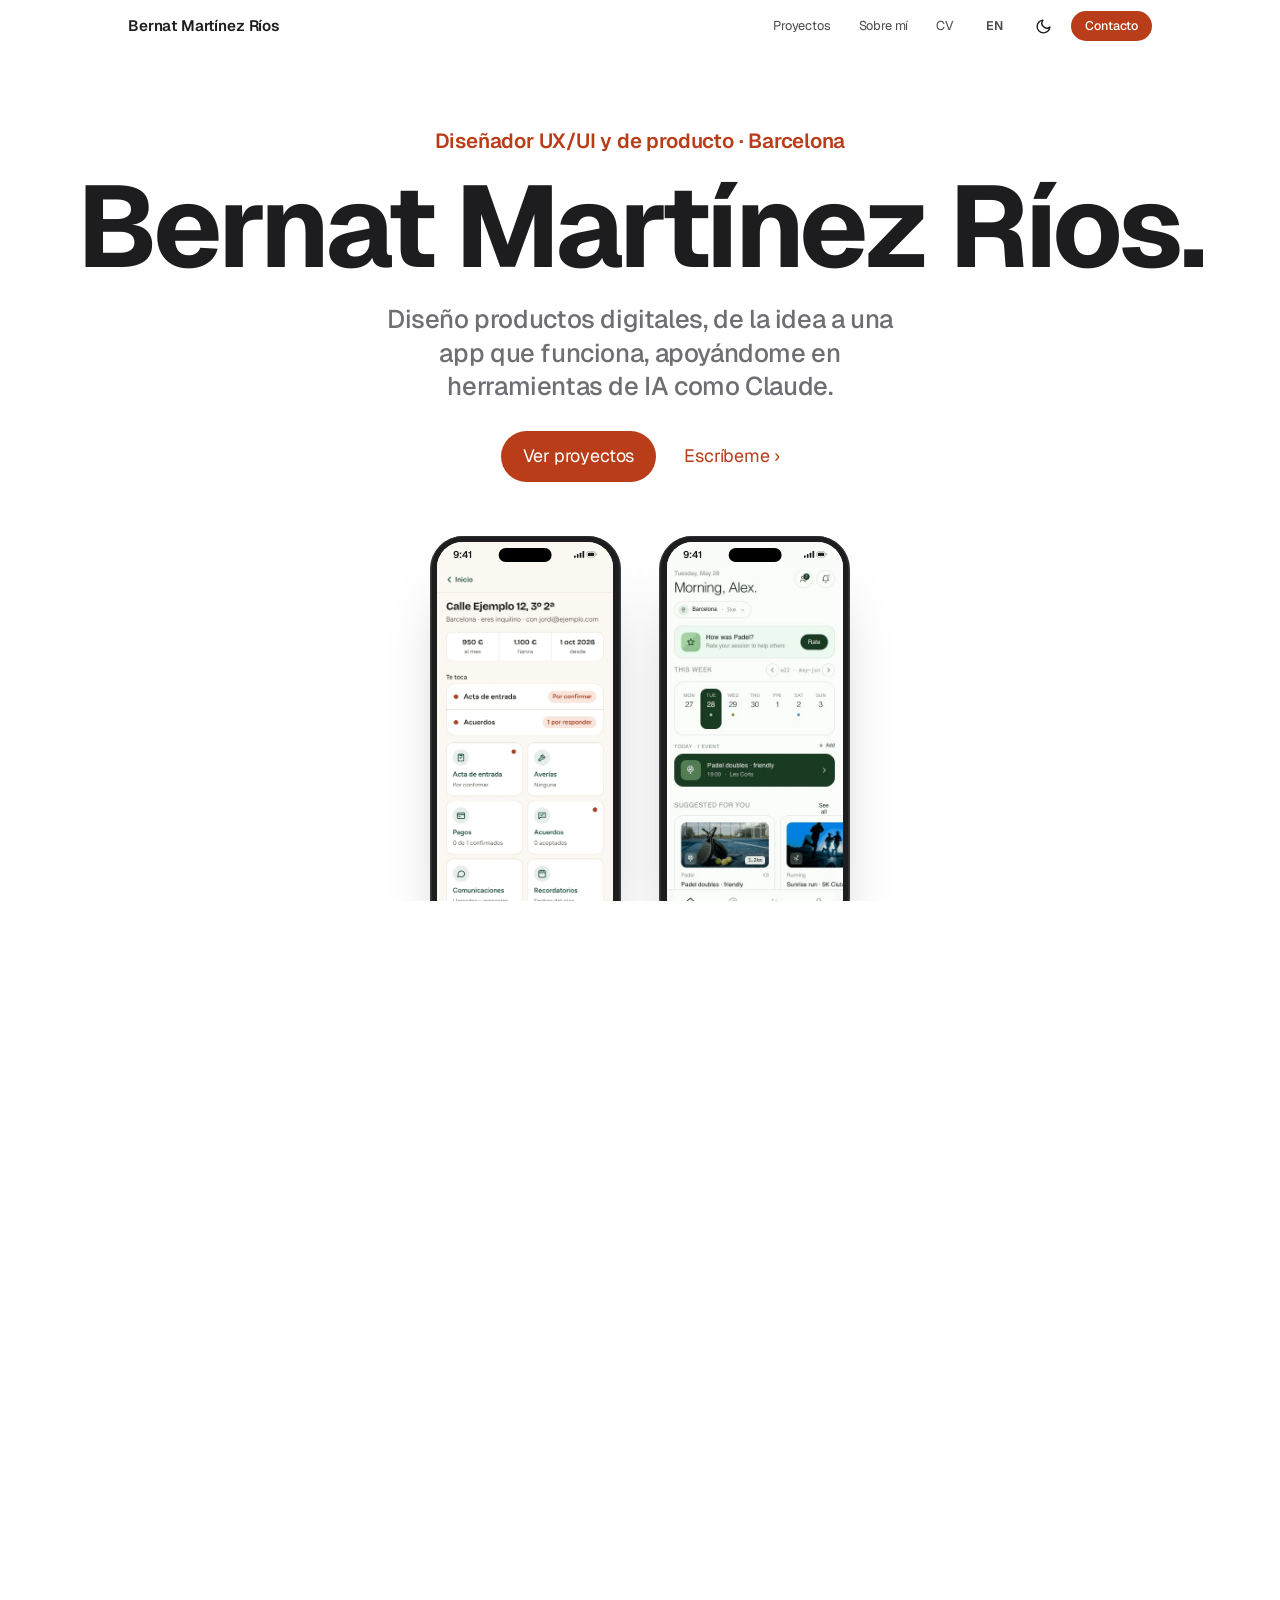
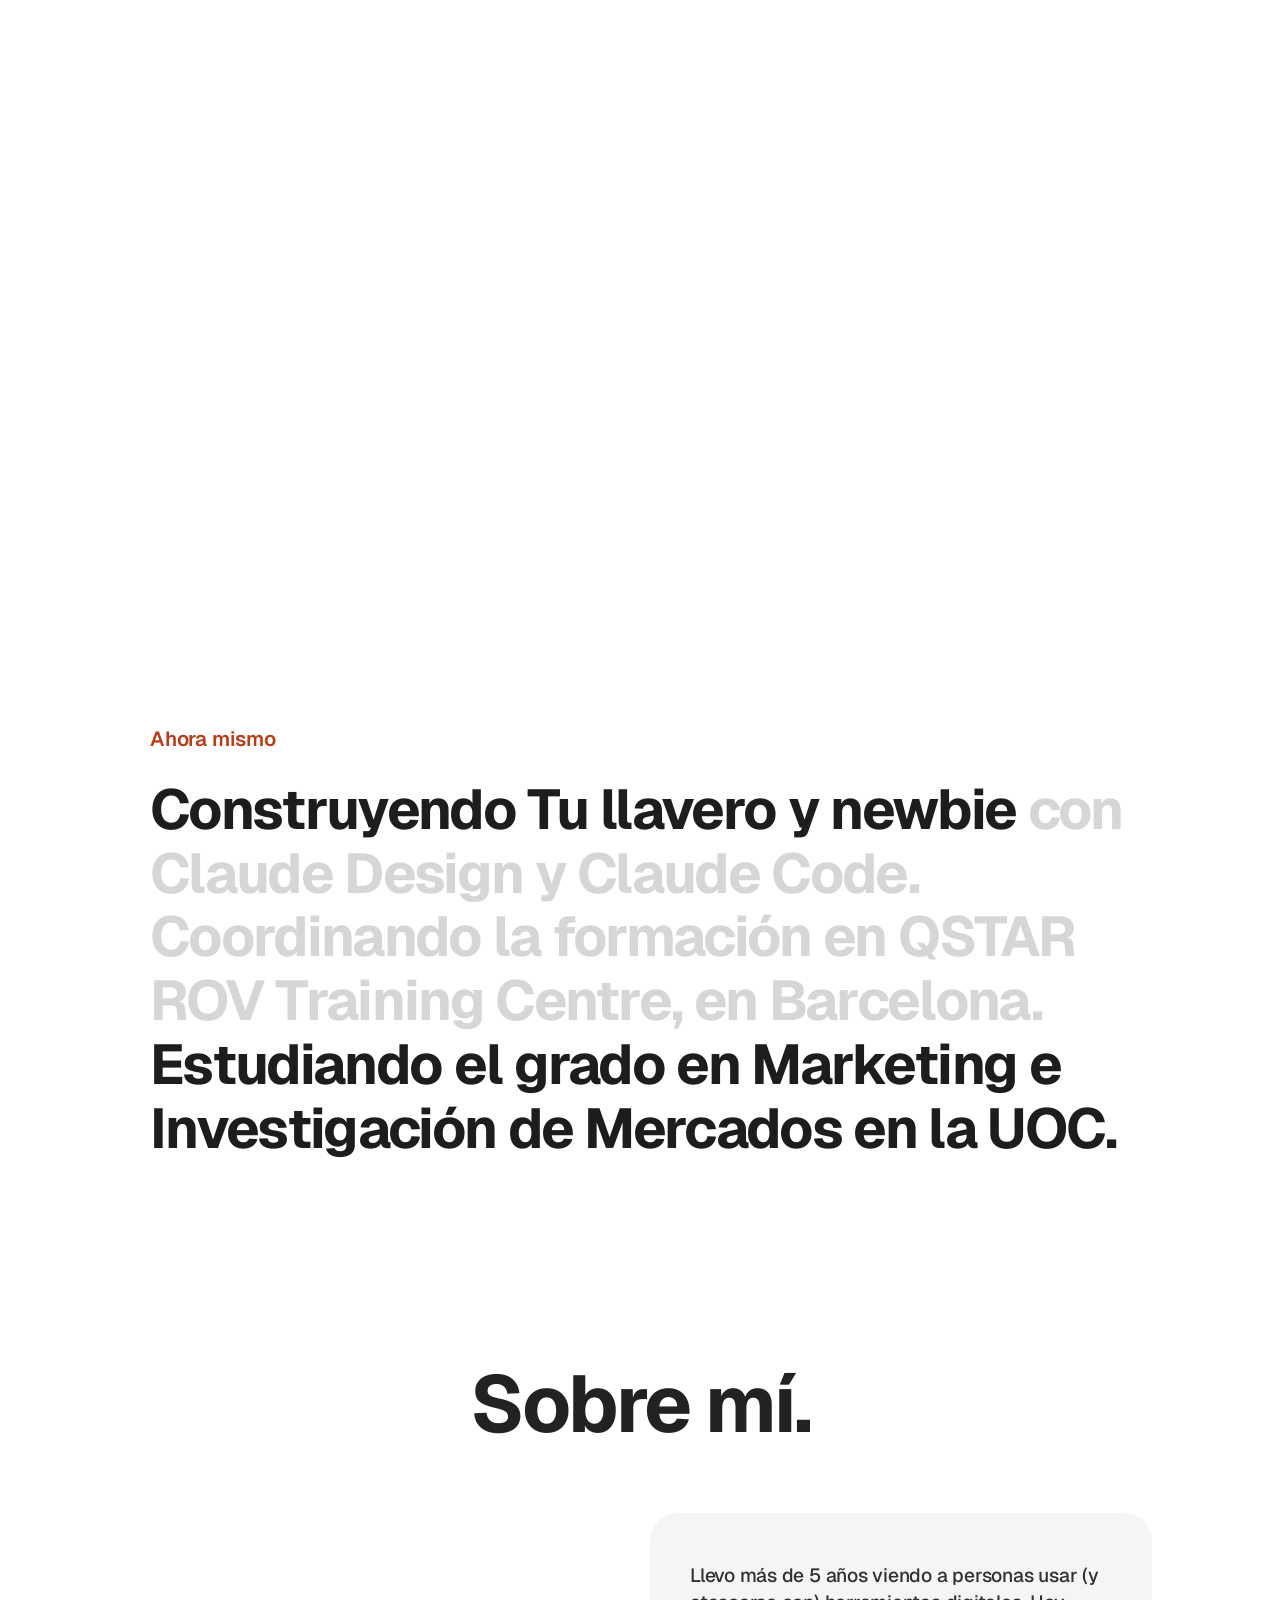
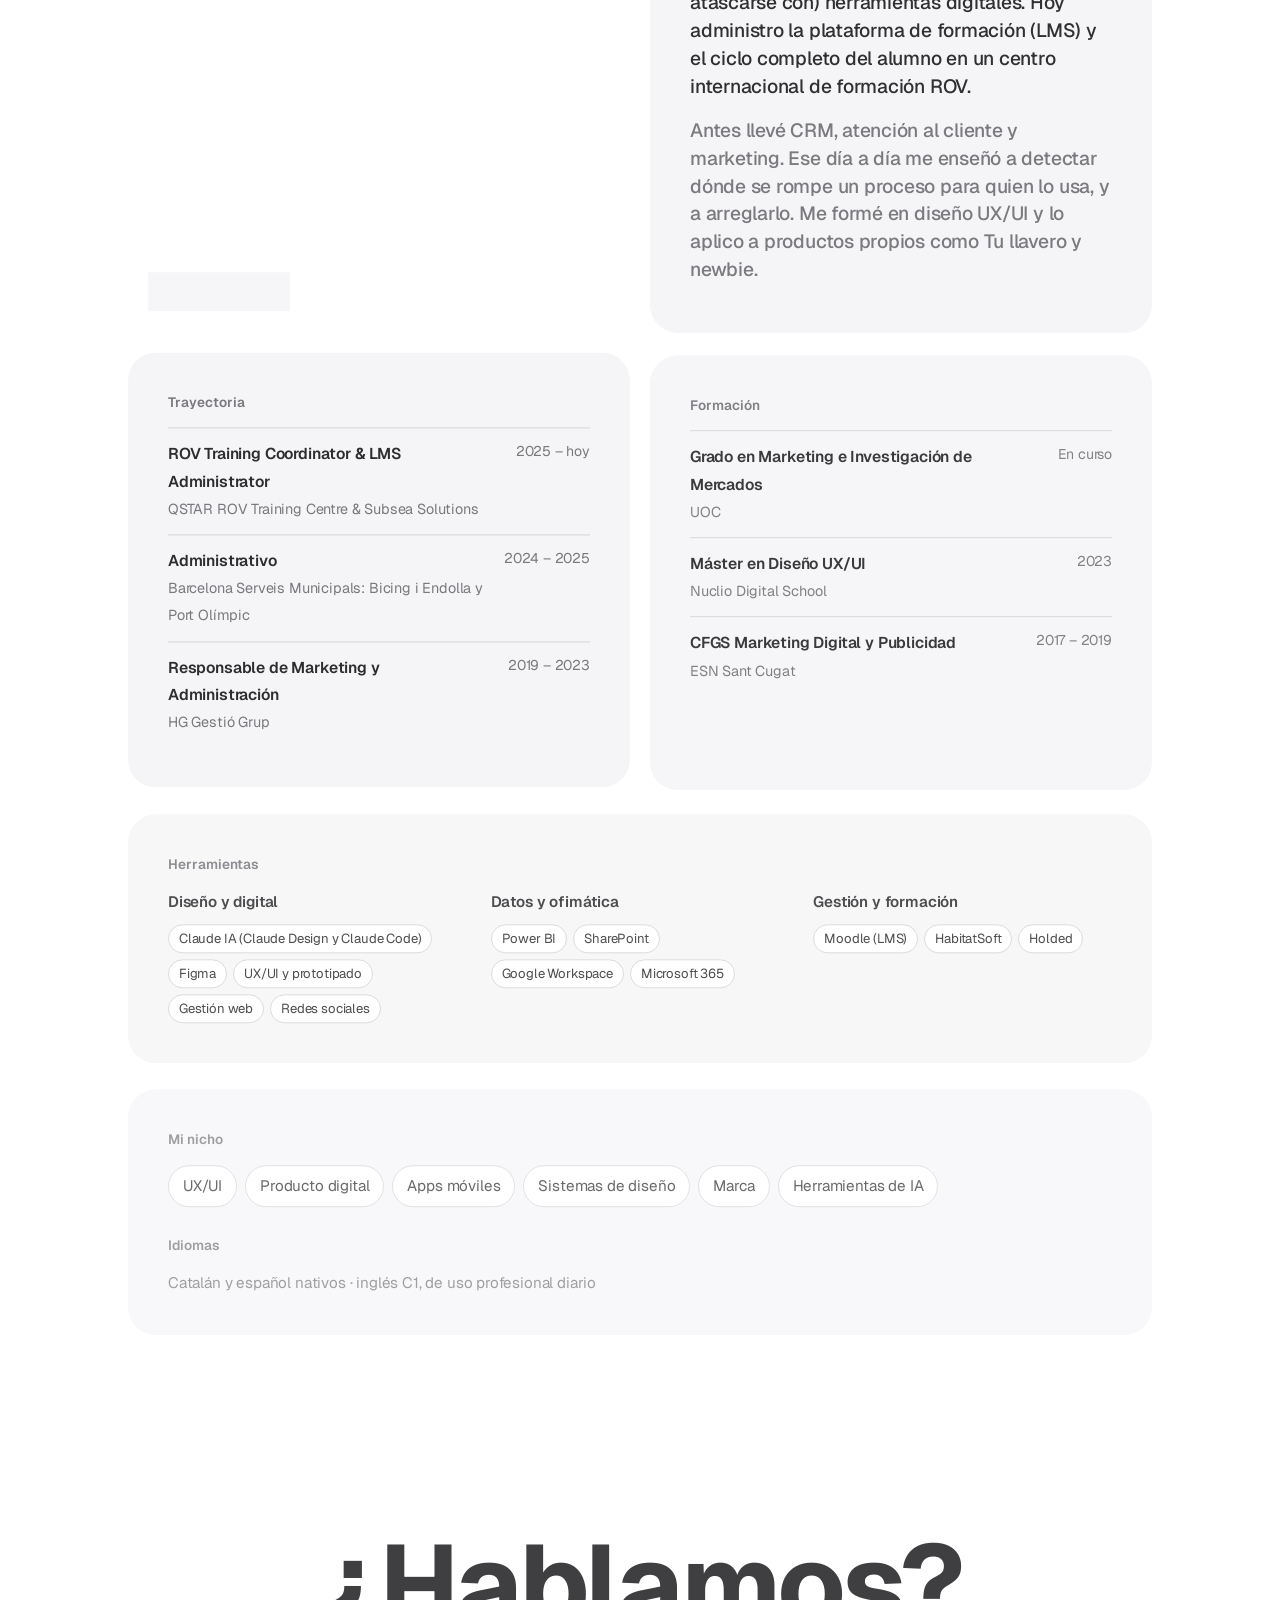
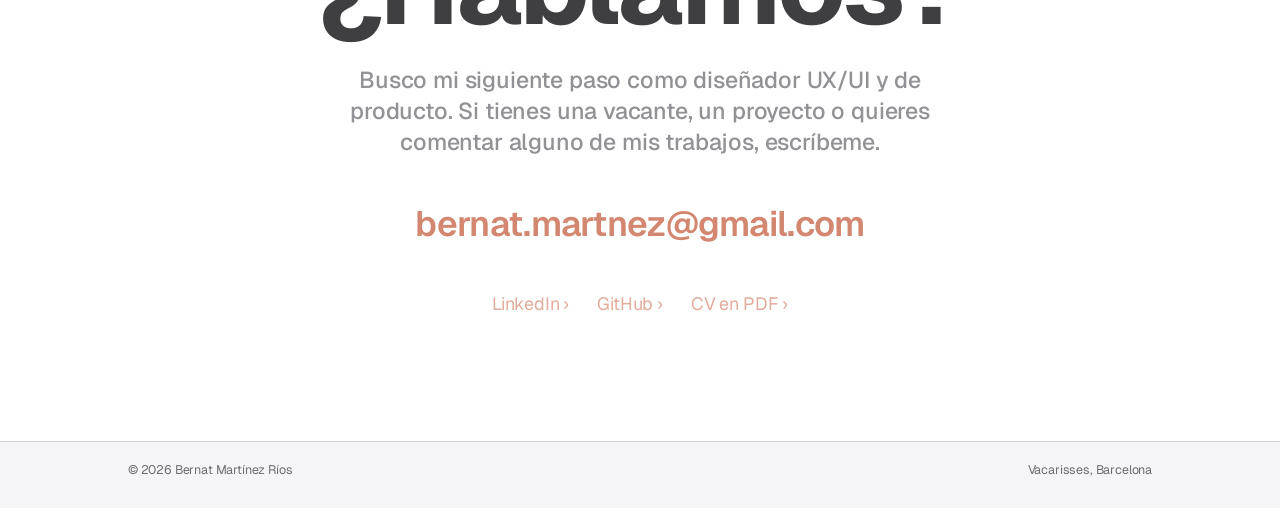
==== commit 48769069: "newbie: las 20 pantallas del prototipo en la rejilla Co-Authored-By: Claude Opus 5.5 <noreply@anthro" ====
--- a/index.html
+++ b/index.html
@@ -15,8 +15,8 @@
 <link rel="preconnect" href="https://fonts.gstatic.com" crossorigin>
 <link href="https://fonts.googleapis.com/css2?family=Geist:wght@100..900&display=swap" rel="stylesheet">
 <link rel="alternate" hreflang="en" href="en/index.html">
-<link rel="stylesheet" href="styles.css?v=20261030c">
-<link rel="stylesheet" href="apple.css?v=20261030c">
+<link rel="stylesheet" href="styles.css?v=20261030d">
+<link rel="stylesheet" href="apple.css?v=20261030d">
 </head>
 <body class="ap-body">
 <header class="topbar">
@@ -98,6 +98,6 @@
 <footer class="ap-foot"><div><span>© 2026 Bernat Martínez Ríos</span><span>Vacarisses, Barcelona</span></div></footer>
 <script src="vendor/gsap.min.js"></script>
 <script src="vendor/ScrollTrigger.min.js"></script>
-<script src="apple.js?v=20261030c"></script>
+<script src="apple.js?v=20261030d"></script>
 </body>
 </html>
--- a/styles.css
+++ b/styles.css
@@ -445,3 +445,5 @@
 @media (max-width:620px){.topnav a.pill{display:none}.brandname{font-size:.95rem}}
 
 .strip[hidden]{display:none}
+
+@media (max-width:600px){.strip,.screens-strip{grid-template-columns:repeat(3,minmax(0,1fr));gap:10px}.strip figcaption{font-size:.78rem}}
